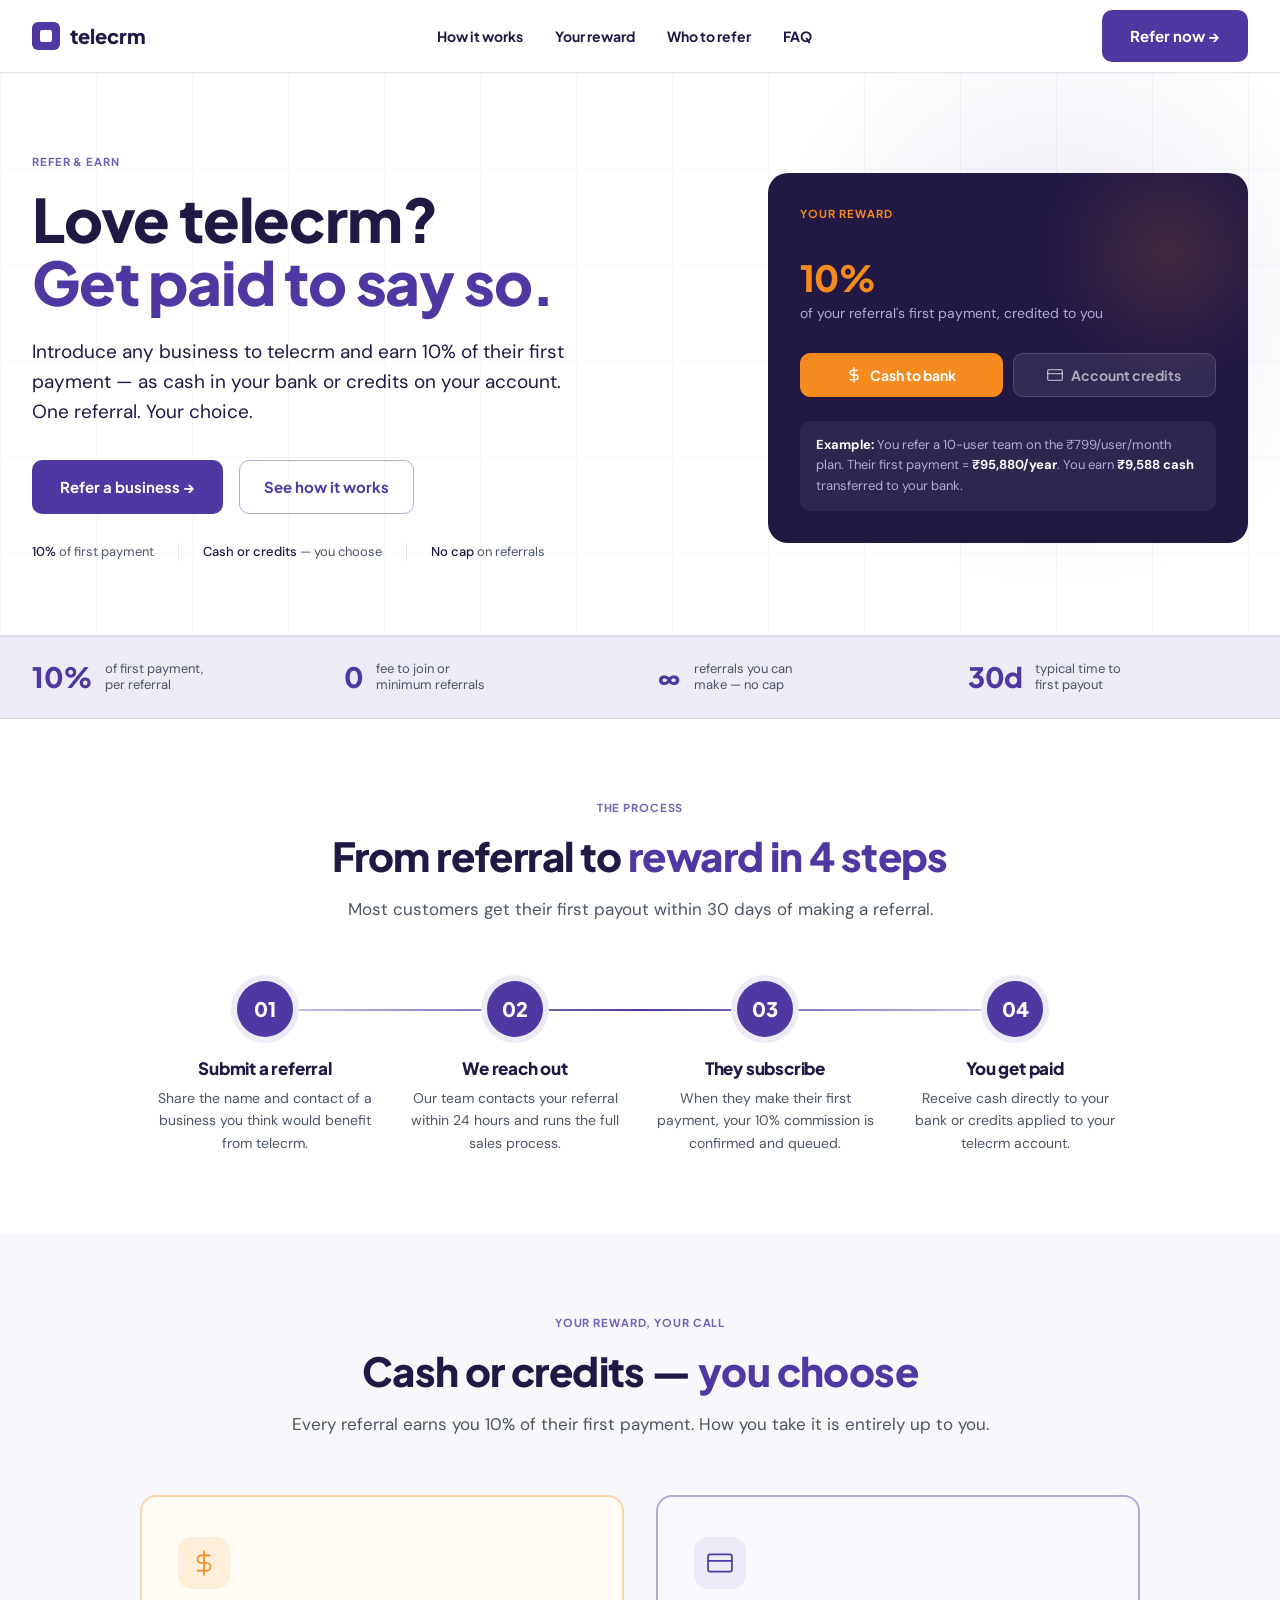
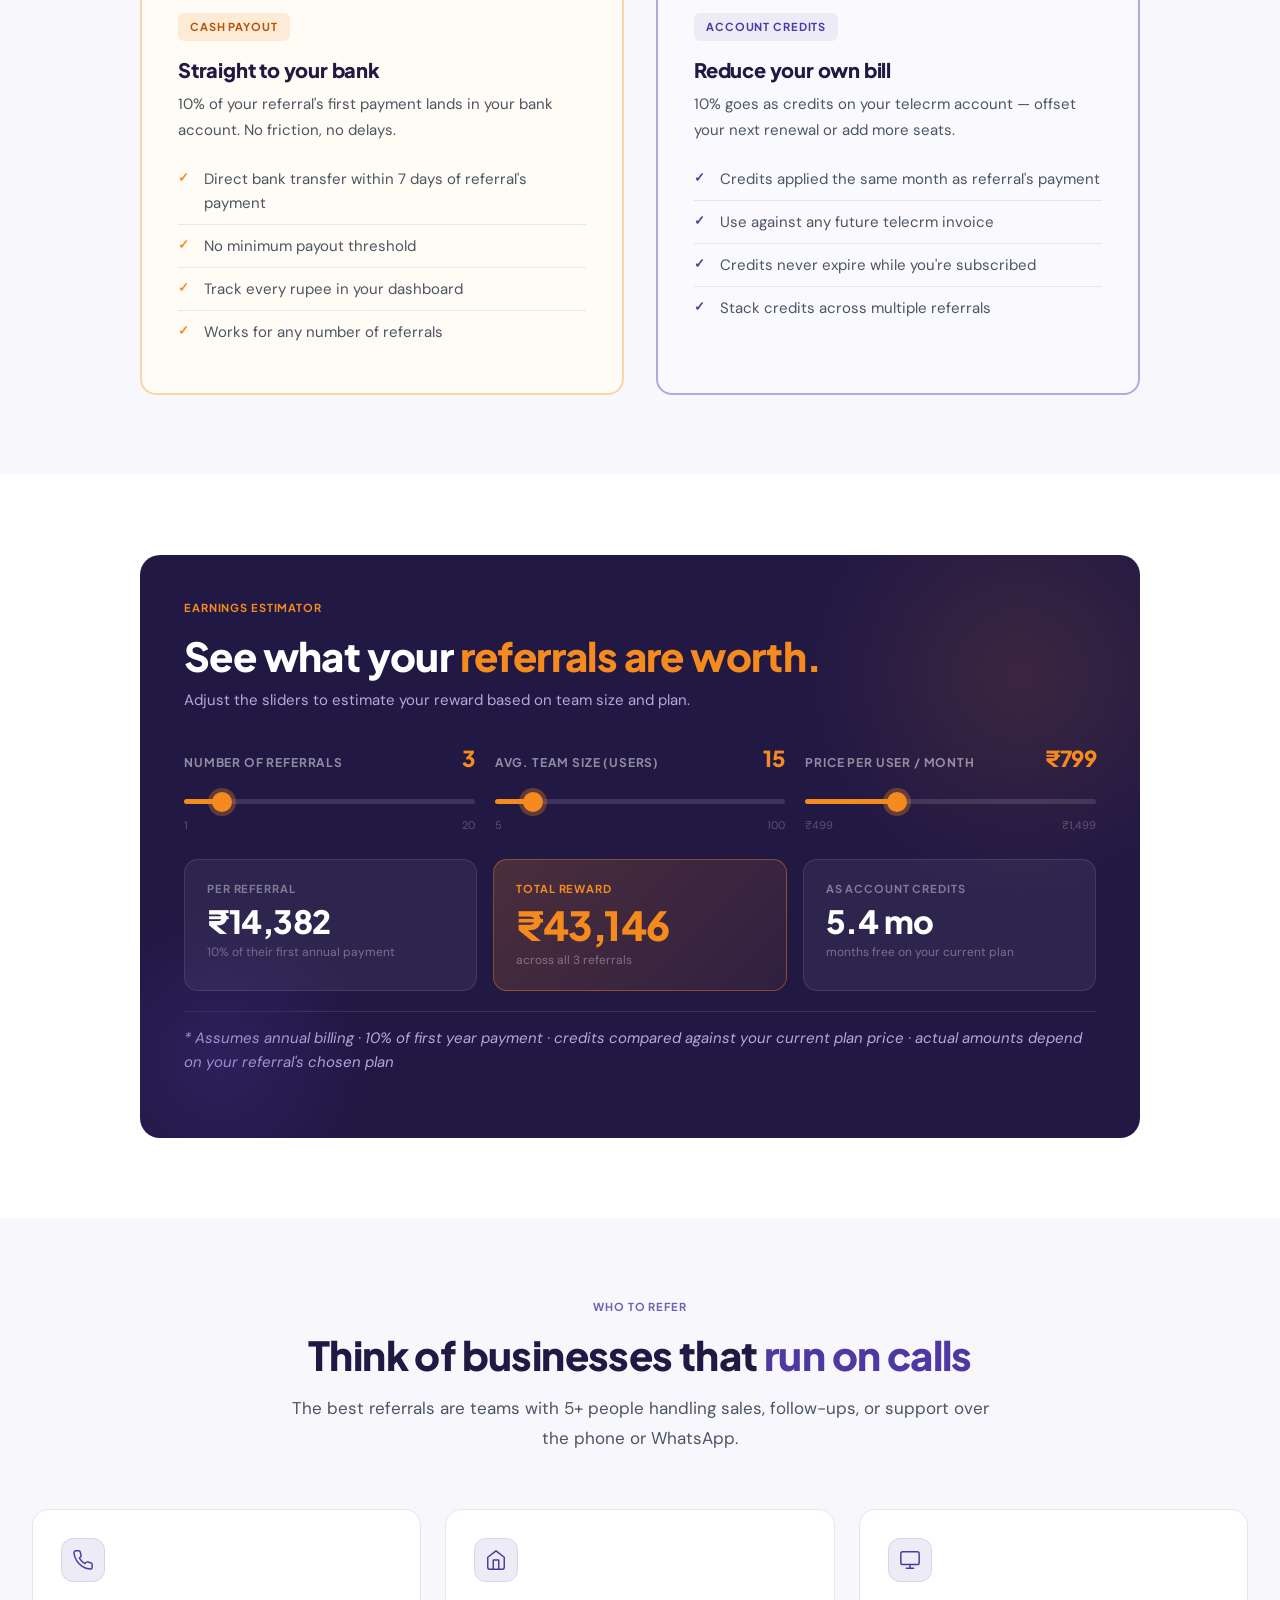
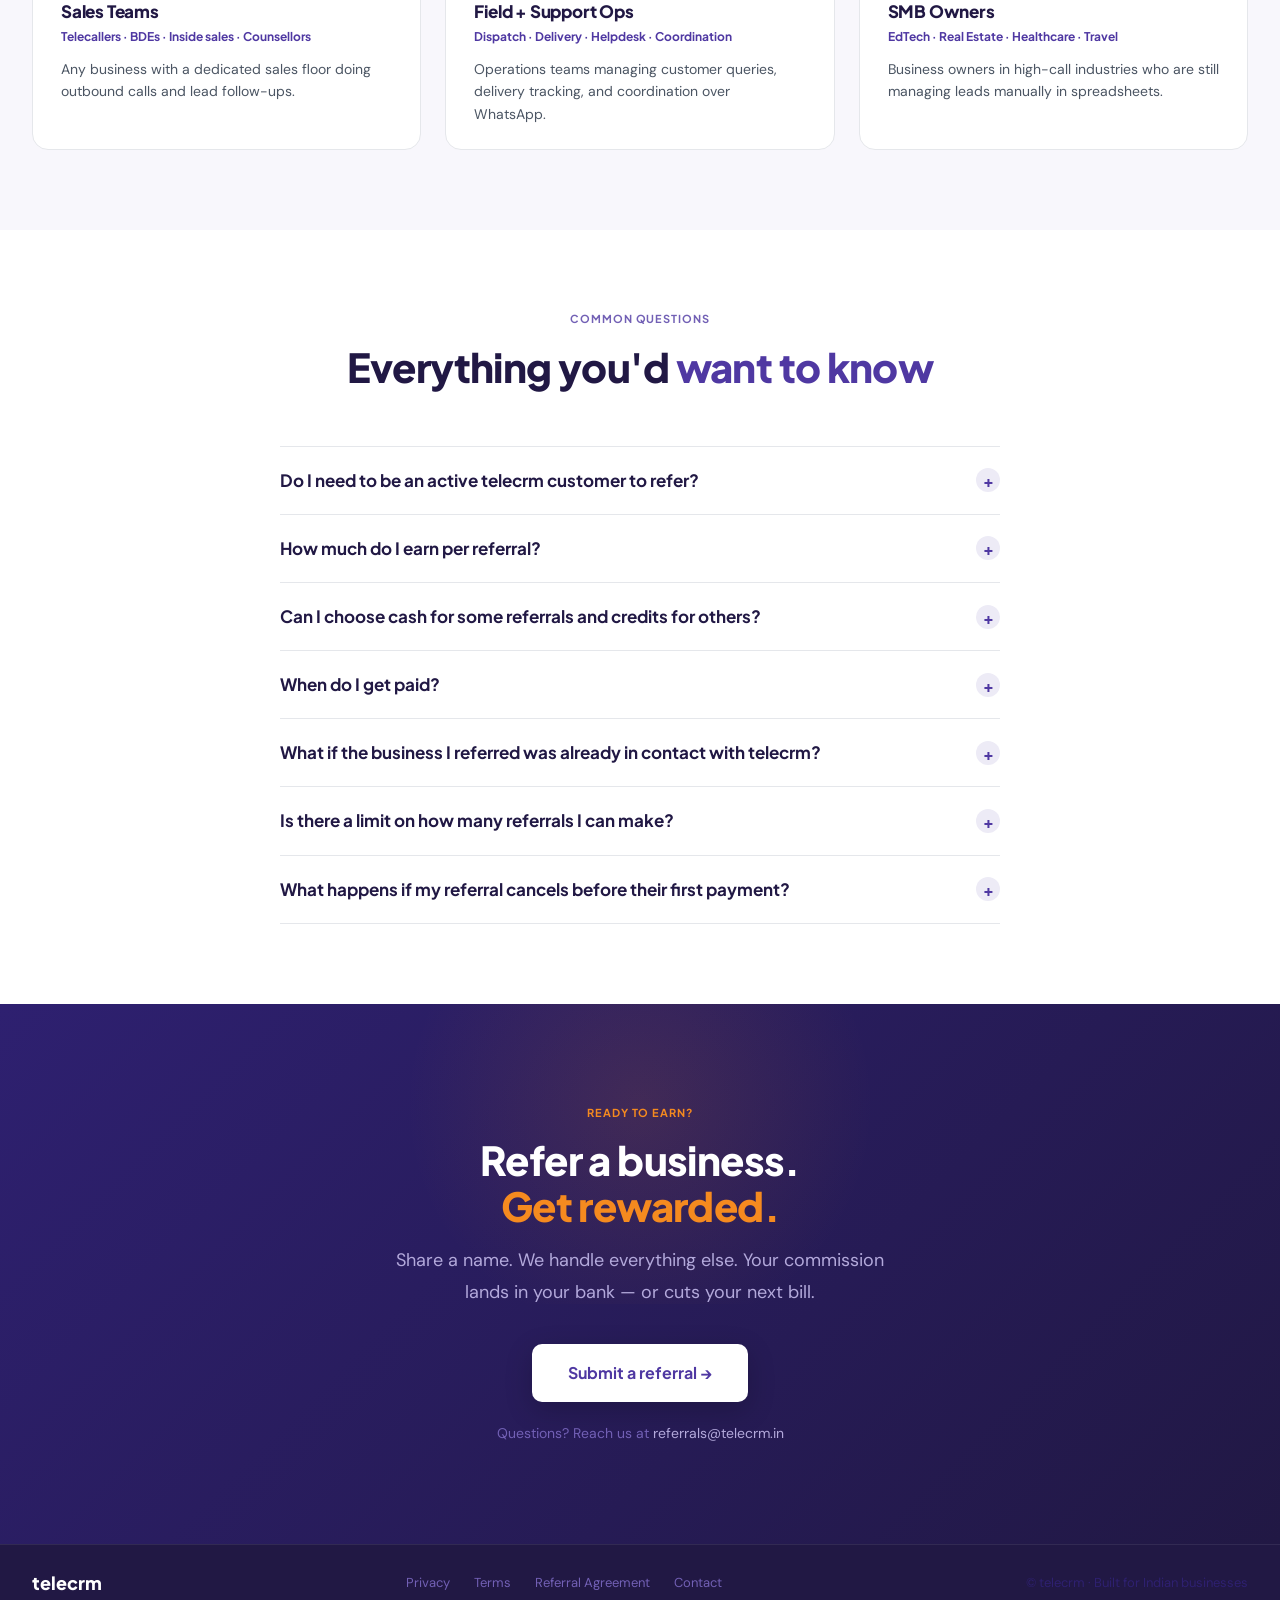
==== index2.html @ 2d302870 "Add alternate referral landing page" ====
<!DOCTYPE html>
<html lang="en">
<head>
<meta charset="UTF-8">
<meta name="viewport" content="width=device-width, initial-scale=1.0">
<title>telecrm Refer & Earn — Get 10% when your referral subscribes</title>
<meta name="description" content="Already using telecrm? Refer a business and earn 10% of their first payment — as cash or account credits. Your choice.">

<link rel="preconnect" href="https://fonts.googleapis.com">
<link rel="preconnect" href="https://fonts.gstatic.com" crossorigin>
<link href="https://fonts.googleapis.com/css2?family=Plus+Jakarta+Sans:wght@700;800;900&family=DM+Sans:wght@400;500&display=swap" rel="stylesheet">

<style>
:root {
  --font-head: 'Plus Jakarta Sans', sans-serif;
  --font-body: 'DM Sans', sans-serif;

  --v50:  #EDEBF6;
  --v100: #D9D4ED;
  --v200: #B3A9DB;
  --v400: #7260B5;
  --v500: #4F38A2;
  --v600: #3D2B8A;
  --v700: #2E2070;
  --v900: #211844;

  --orange: #F58A1F;
  --orange-light: #FFB347;

  --grey:  #4B5563;
  --grey2: #9CA3AF;
  --border: #E5E7EB;

  --radius-card: 16px;
  --radius-btn:  10px;
}

*, *::before, *::after { box-sizing: border-box; margin: 0; padding: 0; }
html { scroll-behavior: smooth; }
body {
  font-family: var(--font-body);
  color: var(--v900);
  background: #fff;
  -webkit-font-smoothing: antialiased;
  font-size: 16px;
  line-height: 1.6;
}

a { color: var(--v500); text-decoration: none; }
a:hover { color: var(--v600); }

.inner {
  max-width: 1280px;
  margin: 0 auto;
  padding: 0 32px;
}

/* ============== TYPOGRAPHY ============== */
h1 {
  font-family: var(--font-head);
  font-weight: 900;
  font-size: clamp(36px, 5.2vw, 60px);
  line-height: 1.05;
  letter-spacing: -1.2px;
  color: var(--v900);
}
h2 {
  font-family: var(--font-head);
  font-weight: 900;
  font-size: clamp(28px, 3.4vw, 40px);
  line-height: 1.15;
  letter-spacing: -0.6px;
  color: var(--v900);
}
h3 {
  font-family: var(--font-head);
  font-weight: 800;
  font-size: 20px;
  line-height: 1.3;
  letter-spacing: -0.2px;
  color: var(--v900);
}
h1 em, h2 em { color: var(--v500); font-style: normal; }
.eyebrow {
  font-family: var(--font-head);
  font-weight: 700;
  font-size: 11px;
  text-transform: uppercase;
  letter-spacing: 0.08em;
  color: var(--v400);
  margin-bottom: 16px;
}
p { font-size: 17px; line-height: 1.75; color: var(--grey); }
.lead { font-size: 19px; color: var(--v900); line-height: 1.6; }

/* ============== BUTTONS ============== */
.btn-primary {
  display: inline-flex; align-items: center; gap: 8px;
  font-family: var(--font-head);
  font-size: 15px; font-weight: 700;
  background: var(--v500); color: #fff;
  padding: 14px 28px;
  border-radius: var(--radius-btn);
  border: none; cursor: pointer;
  transition: background .15s ease, transform .15s ease;
  text-decoration: none;
}
.btn-primary:hover { background: var(--v600); color: #fff; transform: translateY(-1px); }

.btn-ghost {
  display: inline-flex; align-items: center; gap: 8px;
  font-family: var(--font-head);
  font-size: 15px; font-weight: 700;
  background: transparent; color: var(--v500);
  padding: 14px 24px;
  border-radius: var(--radius-btn);
  border: 1.5px solid var(--v200);
  cursor: pointer; transition: background .15s ease;
  text-decoration: none;
}
.btn-ghost:hover { background: var(--v50); color: var(--v500); }

.btn-cta-white {
  display: inline-flex; align-items: center; gap: 10px;
  font-family: var(--font-head);
  font-size: 16px; font-weight: 700;
  background: #fff; color: var(--v500);
  padding: 16px 36px;
  border-radius: var(--radius-btn);
  border: none; cursor: pointer;
  box-shadow: 0 8px 28px rgba(0,0,0,.2);
  transition: background .2s ease, transform .2s ease;
  text-decoration: none;
}
.btn-cta-white:hover { background: var(--v50); color: var(--v500); transform: translateY(-2px); }

/* ============== NAV ============== */
.nav {
  position: sticky; top: 0; z-index: 100;
  background: rgba(255,255,255,.96);
  backdrop-filter: blur(16px);
  -webkit-backdrop-filter: blur(16px);
  border-bottom: 1px solid var(--border);
}
.nav__inner {
  max-width: 1280px; margin: 0 auto; padding: 0 32px;
  display: flex; align-items: center; justify-content: space-between;
  height: 72px;
}
.nav__brand {
  display: flex; align-items: center; gap: 10px;
  font-family: var(--font-head);
  font-weight: 900; font-size: 20px; color: var(--v900);
  text-decoration: none;
}
.nav__brand-mark {
  width: 28px; height: 28px;
  background: var(--v500);
  border-radius: 6px;
  display: grid; place-items: center;
}
.nav__brand-mark::after {
  content: ''; width: 12px; height: 12px;
  background: #fff; border-radius: 2px;
}
.nav__links { display: flex; align-items: center; gap: 32px; }
.nav__links a {
  font-family: var(--font-head);
  font-weight: 700; font-size: 14px; color: var(--v900);
  transition: color .15s ease;
}
.nav__links a:hover { color: var(--v500); }
.nav__cta { display: flex; gap: 12px; }
@media (max-width: 900px) { .nav__links { display: none; } }

/* ============== HERO ============== */
.hero {
  padding: 80px 0 72px;
  background: #fff;
  position: relative;
  overflow: hidden;
  border-bottom: 1px solid var(--border);
}
.hero__bg {
  position: absolute; inset: 0;
  background-image:
    linear-gradient(var(--border) 1px, transparent 1px),
    linear-gradient(90deg, var(--border) 1px, transparent 1px);
  background-size: 96px 96px;
  opacity: .35;
  pointer-events: none;
}
.hero__glow {
  position: absolute; top: -80px; right: -80px;
  width: 600px; height: 600px;
  background: radial-gradient(circle, rgba(79,56,162,.10) 0%, transparent 70%);
  pointer-events: none;
}
.hero__inner {
  max-width: 1280px; margin: 0 auto; padding: 0 32px;
  position: relative;
  display: grid; grid-template-columns: 1.4fr 1fr;
  gap: 64px; align-items: center;
}
.hero__copy h1 { margin-bottom: 24px; }
.hero__copy .lead { margin-bottom: 32px; max-width: 540px; }
.hero__copy .ctas { display: flex; gap: 16px; flex-wrap: wrap; margin-bottom: 28px; }
.hero__trust {
  display: flex; gap: 24px; align-items: center;
  font-family: var(--font-body); font-size: 13px; color: var(--grey);
}
.hero__trust strong { color: var(--v900); font-weight: 500; }
.hero__trust-divider { width: 1px; height: 18px; background: var(--border); }

/* Hero reward visual */
.hero__visual {
  justify-self: end;
  width: 100%; max-width: 480px;
}
.reward-card {
  background: var(--v900);
  border-radius: 20px;
  padding: 32px;
  position: relative;
  overflow: hidden;
}
.reward-card::before {
  content: '';
  position: absolute; top: -60px; right: -60px;
  width: 280px; height: 280px;
  background: radial-gradient(circle, rgba(245,138,31,.15) 0%, transparent 65%);
  pointer-events: none;
}
.reward-card__label {
  font-family: var(--font-head); font-weight: 700; font-size: 11px;
  text-transform: uppercase; letter-spacing: 0.09em;
  color: var(--orange); margin-bottom: 12px; position: relative;
}
.reward-card__amount {
  font-family: var(--font-head); font-weight: 900;
  font-size: 64px; color: #fff; line-height: 1;
  letter-spacing: -2px; margin-bottom: 4px; position: relative;
}
.reward-card__amount span { font-size: 36px; letter-spacing: -1px; color: var(--orange); }
.reward-card__sub {
  font-size: 14px; color: var(--v200); margin-bottom: 28px; position: relative;
}
.reward-toggle {
  display: flex; gap: 10px; margin-bottom: 24px; position: relative;
}
.reward-toggle__btn {
  flex: 1; padding: 12px 16px;
  border-radius: 10px; border: 1.5px solid transparent;
  font-family: var(--font-head); font-weight: 700; font-size: 14px;
  cursor: pointer; transition: all .2s ease;
  display: flex; align-items: center; justify-content: center; gap: 8px;
}
.reward-toggle__btn--cash {
  background: rgba(245,138,31,.15); border-color: rgba(245,138,31,.4); color: var(--orange);
}
.reward-toggle__btn--credits {
  background: rgba(255,255,255,.08); border-color: rgba(255,255,255,.15); color: rgba(255,255,255,.6);
}
.reward-toggle__btn--cash.active {
  background: var(--orange); border-color: var(--orange); color: #fff;
}
.reward-toggle__btn--credits.active {
  background: var(--v500); border-color: var(--v500); color: #fff;
}
.reward-card__example {
  background: rgba(255,255,255,.06); border-radius: 10px; padding: 14px 16px;
  font-size: 13px; color: var(--v200); line-height: 1.6; position: relative;
}
.reward-card__example strong { color: #fff; }

@media (max-width: 960px) {
  .hero__inner { grid-template-columns: 1fr; }
  .hero__visual { justify-self: start; max-width: 100%; }
}

/* ============== HIGHLIGHTS BAR ============== */
.highlights {
  background: var(--v50);
  border-top: 1px solid var(--v100);
  border-bottom: 1px solid var(--v100);
  padding: 24px 32px;
}
.highlights__inner {
  max-width: 1280px; margin: 0 auto;
  display: grid; grid-template-columns: repeat(4, 1fr); gap: 32px;
}
.highlight {
  display: flex; align-items: center; gap: 12px;
}
.highlight__num {
  font-family: var(--font-head); font-weight: 900;
  font-size: 28px; color: var(--v500);
  letter-spacing: -0.5px; line-height: 1;
}
.highlight__label {
  font-family: var(--font-body); font-size: 13px; color: var(--grey);
  line-height: 1.3;
}
@media (max-width: 800px) {
  .highlights__inner { grid-template-columns: repeat(2, 1fr); gap: 20px; }
}

/* ============== SECTIONS ============== */
section { padding: 80px 0; }
section.alt { background: #F8F7FC; }
.section-head { max-width: 720px; margin: 0 auto 56px; text-align: center; }
.section-head .eyebrow { display: block; }
.section-head p { margin-top: 16px; color: var(--grey); }

/* ============== REWARD OPTIONS ============== */
.reward-options {
  display: grid; grid-template-columns: 1fr 1fr; gap: 32px;
  max-width: 1000px; margin: 0 auto;
}
.reward-option {
  border-radius: var(--radius-card);
  padding: 40px 36px;
  border: 2px solid var(--border);
  background: #fff;
  transition: border-color .2s, transform .2s;
}
.reward-option:hover { border-color: var(--v200); transform: translateY(-2px); }
.reward-option--cash { border-color: rgba(245,138,31,.35); background: #FFFBF5; }
.reward-option--credits { border-color: var(--v200); background: #FAFAFE; }
.reward-option__icon {
  width: 52px; height: 52px; border-radius: 14px;
  display: grid; place-items: center; margin-bottom: 24px;
}
.reward-option--cash .reward-option__icon { background: rgba(245,138,31,.12); }
.reward-option--credits .reward-option__icon { background: var(--v50); }
.reward-option__tag {
  display: inline-block;
  font-family: var(--font-head); font-weight: 700; font-size: 11px;
  text-transform: uppercase; letter-spacing: 0.08em;
  padding: 5px 12px; border-radius: 6px; margin-bottom: 16px;
}
.reward-option--cash .reward-option__tag { background: rgba(245,138,31,.15); color: #B45309; }
.reward-option--credits .reward-option__tag { background: var(--v50); color: var(--v500); }
.reward-option h3 { margin-bottom: 8px; }
.reward-option p { font-size: 15px; margin-bottom: 24px; }
.reward-option ul { list-style: none; padding: 0; }
.reward-option li {
  font-size: 15px; color: var(--grey);
  padding: 9px 0; display: flex; gap: 10px; align-items: flex-start;
  border-top: 1px solid var(--border);
}
.reward-option li:first-child { border-top: none; padding-top: 0; }
.reward-option li::before {
  content: '✓'; flex: 0 0 16px; font-weight: 700; margin-top: 1px; font-size: 13px;
}
.reward-option--cash li::before { color: var(--orange); }
.reward-option--credits li::before { color: var(--v500); }

@media (max-width: 700px) { .reward-options { grid-template-columns: 1fr; } }

/* ============== HOW IT WORKS ============== */
.steps {
  display: grid; grid-template-columns: repeat(4, 1fr); gap: 0;
  position: relative; max-width: 1000px; margin: 0 auto;
}
.steps::before {
  content: '';
  position: absolute; top: 28px; left: 10%; right: 10%; height: 2px;
  background: linear-gradient(to right, var(--v100), var(--v500), var(--v100));
  z-index: 0;
}
.step { padding: 0 16px; text-align: center; position: relative; z-index: 1; }
.step__num {
  width: 56px; height: 56px; border-radius: 50%;
  background: var(--v500); color: #fff;
  font-family: var(--font-head); font-weight: 900; font-size: 20px;
  display: grid; place-items: center; margin: 0 auto 20px;
  box-shadow: 0 0 0 6px var(--v50);
}
.step h3 { font-size: 17px; margin-bottom: 8px; }
.step p { font-size: 14px; line-height: 1.6; }

@media (max-width: 700px) {
  .steps { grid-template-columns: 1fr; gap: 32px; }
  .steps::before { display: none; }
  .step { display: grid; grid-template-columns: 56px 1fr; gap: 20px; text-align: left; align-items: start; }
  .step__num { margin: 0; }
}

/* ============== CALCULATOR ============== */
.calc-wrap {
  max-width: 1000px; margin: 0 auto;
  background: var(--v900);
  border-radius: 20px;
  padding: 44px 44px 36px;
  color: #fff;
  position: relative; overflow: hidden;
}
.calc-wrap::before {
  content: '';
  position: absolute; top: -120px; right: -120px;
  width: 480px; height: 480px;
  background: radial-gradient(circle, rgba(245,138,31,.12) 0%, transparent 65%);
  pointer-events: none;
}
.calc-wrap::after {
  content: '';
  position: absolute; bottom: -80px; left: -80px;
  width: 320px; height: 320px;
  background: radial-gradient(circle, rgba(79,56,162,.25) 0%, transparent 65%);
  pointer-events: none;
}
.calc-wrap h2 { color: #fff; margin-bottom: 8px; position: relative; }
.calc-wrap h2 em { color: var(--orange); }
.calc-wrap > p { color: var(--v200); margin-bottom: 28px; position: relative; font-size: 15px; }

.calc-inputs {
  display: flex; gap: 20px; margin-bottom: 24px; flex-wrap: wrap; position: relative;
}
.calc-input-group { flex: 1; min-width: 160px; }
.calc-input-group label {
  display: flex; justify-content: space-between; align-items: baseline;
  font-family: var(--font-head); font-weight: 700;
  font-size: 12px; text-transform: uppercase; letter-spacing: 0.07em;
  color: rgba(255,255,255,.5); margin-bottom: 10px;
}
.calc-input-group label span {
  font-size: 22px; font-weight: 900; color: var(--orange);
  text-transform: none; letter-spacing: -0.5px;
}
input[type=range] {
  width: 100%; -webkit-appearance: none; appearance: none;
  height: 5px; border-radius: 999px; outline: none; cursor: pointer;
  background: rgba(255,255,255,.12);
}
input[type=range]::-webkit-slider-thumb {
  -webkit-appearance: none; appearance: none;
  width: 20px; height: 20px; border-radius: 50%;
  background: var(--orange); cursor: pointer;
  box-shadow: 0 0 0 4px rgba(245,138,31,.3);
  transition: box-shadow .15s;
}
input[type=range]::-webkit-slider-thumb:hover { box-shadow: 0 0 0 6px rgba(245,138,31,.4); }
input[type=range]::-moz-range-thumb {
  width: 20px; height: 20px; border-radius: 50%; border: none;
  background: var(--orange); cursor: pointer;
  box-shadow: 0 0 0 4px rgba(245,138,31,.3);
}
.calc-range-bounds {
  display: flex; justify-content: space-between;
  font-size: 11px; color: rgba(255,255,255,.25);
  margin-top: 5px; font-family: var(--font-body);
}

.calc-result {
  display: grid; grid-template-columns: 1fr 1fr 1fr; gap: 16px;
  position: relative;
}
.calc-result-card {
  background: rgba(255,255,255,.06); border: 1px solid rgba(255,255,255,.1);
  border-radius: 14px; padding: 20px 22px;
}
.calc-result-card--highlight {
  background: linear-gradient(135deg, rgba(245,138,31,.2) 0%, rgba(245,138,31,.07) 100%);
  border-color: rgba(245,138,31,.4);
}
.calc-result-card__label {
  font-family: var(--font-head); font-weight: 700;
  font-size: 11px; text-transform: uppercase; letter-spacing: 0.08em;
  color: rgba(255,255,255,.4); margin-bottom: 8px;
}
.calc-result-card--highlight .calc-result-card__label { color: var(--orange); }
.calc-result-card__value {
  font-family: var(--font-head); font-weight: 900;
  font-size: 32px; color: #fff; letter-spacing: -0.5px; line-height: 1;
}
.calc-result-card--highlight .calc-result-card__value { color: var(--orange); font-size: 40px; }
.calc-result-card__sub { font-size: 12px; color: rgba(255,255,255,.35); margin-top: 6px; }
.calc-footnote {
  font-size: 12px; color: rgba(255,255,255,.35); margin-top: 20px;
  font-style: italic; line-height: 1.6; position: relative;
  border-top: 1px solid rgba(255,255,255,.1); padding-top: 14px;
}

@media (max-width: 800px) {
  .calc-wrap { padding: 32px 24px; }
  .calc-result { grid-template-columns: 1fr; }
}

/* ============== WHO TO REFER ============== */
.refer-grid {
  display: grid; grid-template-columns: repeat(3, 1fr); gap: 24px;
}
.refer-card {
  border: 1.5px solid var(--border); border-radius: var(--radius-card);
  padding: 28px 28px 24px; background: #fff;
  transition: border-color .2s ease, transform .2s ease;
}
.refer-card:hover { border-color: var(--v200); transform: translateY(-2px); }
.refer-card__icon {
  width: 44px; height: 44px; background: var(--v50);
  border: 1.5px solid var(--v100); border-radius: 12px;
  display: grid; place-items: center; margin-bottom: 18px;
}
.refer-card h3 { margin-bottom: 4px; font-size: 17px; }
.refer-card .refer-examples {
  font-family: var(--font-head); font-weight: 700; font-size: 12px;
  color: var(--v500); margin-bottom: 12px;
}
.refer-card p { font-size: 14px; line-height: 1.6; }

@media (max-width: 800px) { .refer-grid { grid-template-columns: 1fr; } }

/* ============== FAQ ============== */
.faq-list { max-width: 720px; margin: 0 auto; }
details {
  border-bottom: 1px solid var(--border); padding: 20px 0;
}
details:first-child { border-top: 1px solid var(--border); }
summary {
  font-family: var(--font-head); font-weight: 700; font-size: 17px;
  color: var(--v900); cursor: pointer; list-style: none;
  display: flex; justify-content: space-between; align-items: center;
  gap: 16px;
}
summary::-webkit-details-marker { display: none; }
summary::after {
  content: '+'; flex: 0 0 24px; width: 24px; height: 24px;
  background: var(--v50); border-radius: 50%;
  display: grid; place-items: center;
  font-size: 16px; color: var(--v500); font-family: var(--font-head); font-weight: 900;
  transition: transform .2s ease;
}
details[open] summary::after { content: '−'; }
details p { margin-top: 14px; font-size: 15px; line-height: 1.75; }

/* ============== FINAL CTA ============== */
.final-cta {
  background: linear-gradient(135deg, var(--v700) 0%, var(--v900) 100%);
  padding: 100px 32px;
  text-align: center;
  position: relative; overflow: hidden;
}
.final-cta::before {
  content: '';
  position: absolute; top: -100px; left: 50%; transform: translateX(-50%);
  width: 600px; height: 400px;
  background: radial-gradient(circle, rgba(245,138,31,.12) 0%, transparent 65%);
  pointer-events: none;
}
.final-cta .eyebrow { color: var(--orange); position: relative; }
.final-cta h2 { color: #fff; margin: 16px 0; position: relative; }
.final-cta h2 em { color: var(--orange); }
.final-cta > p { color: var(--v200); max-width: 520px; margin: 0 auto 36px; position: relative; font-size: 18px; }
.final-cta__contact { margin-top: 20px; font-size: 14px; color: var(--v400); position: relative; }
.final-cta__contact a { color: var(--v200); }
.final-cta__contact a:hover { color: #fff; }

/* ============== FOOTER ============== */
.footer {
  background: var(--v900);
  border-top: 1px solid rgba(255,255,255,.08);
  padding: 24px 32px;
}
.footer__inner {
  max-width: 1280px; margin: 0 auto;
  display: flex; align-items: center; justify-content: space-between; flex-wrap: wrap; gap: 16px;
}
.footer__brand {
  font-family: var(--font-head); font-weight: 900; font-size: 18px; color: #fff;
}
.footer__links { display: flex; gap: 24px; }
.footer__links a { font-size: 13px; color: var(--v400); }
.footer__links a:hover { color: #fff; }
.footer__copy { font-size: 13px; color: var(--v700); }
</style>
</head>
<body>

<!-- ============== NAV ============== -->
<nav class="nav">
  <div class="nav__inner">
    <a href="https://telecrm.in" class="nav__brand">
      <div class="nav__brand-mark"></div>
      telecrm
    </a>
    <div class="nav__links">
      <a href="#how">How it works</a>
      <a href="#rewards">Your reward</a>
      <a href="#who">Who to refer</a>
      <a href="#faq">FAQ</a>
    </div>
    <div class="nav__cta">
      <a href="#apply" class="btn-primary">Refer now →</a>
    </div>
  </div>
</nav>

<!-- ============== HERO ============== -->
<section class="hero">
  <div class="hero__bg"></div>
  <div class="hero__glow"></div>
  <div class="hero__inner">
    <div class="hero__copy">
      <div class="eyebrow">Refer &amp; Earn</div>
      <h1>Love telecrm?<br><em>Get paid to say so.</em></h1>
      <p class="lead">Introduce any business to telecrm and earn 10% of their first payment — as cash in your bank or credits on your account. One referral. Your choice.</p>
      <div class="ctas">
        <a href="#apply" class="btn-primary">Refer a business →</a>
        <a href="#how" class="btn-ghost">See how it works</a>
      </div>
      <div class="hero__trust">
        <span><strong>10%</strong> of first payment</span>
        <div class="hero__trust-divider"></div>
        <span><strong>Cash or credits</strong> — you choose</span>
        <div class="hero__trust-divider"></div>
        <span><strong>No cap</strong> on referrals</span>
      </div>
    </div>

    <div class="hero__visual">
      <div class="reward-card">
        <div class="reward-card__label">Your reward</div>
        <div class="reward-card__amount"><span>10%</span></div>
        <div class="reward-card__sub">of your referral's first payment, credited to you</div>
        <div class="reward-toggle">
          <button class="reward-toggle__btn reward-toggle__btn--cash active" onclick="toggleReward('cash')">
            <svg width="16" height="16" viewBox="0 0 24 24" fill="none" stroke="currentColor" stroke-width="2" stroke-linecap="round" stroke-linejoin="round"><line x1="12" y1="1" x2="12" y2="23"/><path d="M17 5H9.5a3.5 3.5 0 0 0 0 7h5a3.5 3.5 0 0 1 0 7H6"/></svg>
            Cash to bank
          </button>
          <button class="reward-toggle__btn reward-toggle__btn--credits" onclick="toggleReward('credits')">
            <svg width="16" height="16" viewBox="0 0 24 24" fill="none" stroke="currentColor" stroke-width="2" stroke-linecap="round" stroke-linejoin="round"><rect x="1" y="4" width="22" height="16" rx="2" ry="2"/><line x1="1" y1="10" x2="23" y2="10"/></svg>
            Account credits
          </button>
        </div>
        <div class="reward-card__example" id="rewardExample">
          <strong>Example:</strong> You refer a 10-user team on the ₹799/user/month plan. Their first payment = <strong>₹95,880/year</strong>. You earn <strong>₹9,588 cash</strong> transferred to your bank.
        </div>
      </div>
    </div>
  </div>
</section>

<!-- ============== HIGHLIGHTS BAR ============== -->
<div class="highlights">
  <div class="highlights__inner">
    <div class="highlight">
      <div class="highlight__num">10%</div>
      <div class="highlight__label">of first payment,<br>per referral</div>
    </div>
    <div class="highlight">
      <div class="highlight__num">0</div>
      <div class="highlight__label">fee to join or<br>minimum referrals</div>
    </div>
    <div class="highlight">
      <div class="highlight__num">∞</div>
      <div class="highlight__label">referrals you can<br>make — no cap</div>
    </div>
    <div class="highlight">
      <div class="highlight__num">30d</div>
      <div class="highlight__label">typical time to<br>first payout</div>
    </div>
  </div>
</div>

<!-- ============== HOW IT WORKS ============== -->
<section id="how">
  <div class="inner">
    <div class="section-head">
      <span class="eyebrow">The process</span>
      <h2>From referral to <em>reward in 4 steps</em></h2>
      <p>Most customers get their first payout within 30 days of making a referral.</p>
    </div>

    <div class="steps">
      <div class="step">
        <div class="step__num">01</div>
        <div>
          <h3>Submit a referral</h3>
          <p>Share the name and contact of a business you think would benefit from telecrm.</p>
        </div>
      </div>
      <div class="step">
        <div class="step__num">02</div>
        <div>
          <h3>We reach out</h3>
          <p>Our team contacts your referral within 24 hours and runs the full sales process.</p>
        </div>
      </div>
      <div class="step">
        <div class="step__num">03</div>
        <div>
          <h3>They subscribe</h3>
          <p>When they make their first payment, your 10% commission is confirmed and queued.</p>
        </div>
      </div>
      <div class="step">
        <div class="step__num">04</div>
        <div>
          <h3>You get paid</h3>
          <p>Receive cash directly to your bank or credits applied to your telecrm account.</p>
        </div>
      </div>
    </div>
  </div>
</section>

<!-- ============== REWARD OPTIONS ============== -->
<section id="rewards" class="alt">
  <div class="inner">
    <div class="section-head">
      <span class="eyebrow">Your reward, your call</span>
      <h2>Cash or credits — <em>you choose</em></h2>
      <p>Every referral earns you 10% of their first payment. How you take it is entirely up to you.</p>
    </div>

    <div class="reward-options">
      <div class="reward-option reward-option--cash">
        <div class="reward-option__icon">
          <svg width="26" height="26" viewBox="0 0 24 24" fill="none" stroke="#F58A1F" stroke-width="1.6" stroke-linecap="round" stroke-linejoin="round"><line x1="12" y1="1" x2="12" y2="23"/><path d="M17 5H9.5a3.5 3.5 0 0 0 0 7h5a3.5 3.5 0 0 1 0 7H6"/></svg>
        </div>
        <span class="reward-option__tag">Cash payout</span>
        <h3>Straight to your bank</h3>
        <p>10% of your referral's first payment lands in your bank account. No friction, no delays.</p>
        <ul>
          <li>Direct bank transfer within 7 days of referral's payment</li>
          <li>No minimum payout threshold</li>
          <li>Track every rupee in your dashboard</li>
          <li>Works for any number of referrals</li>
        </ul>
      </div>

      <div class="reward-option reward-option--credits">
        <div class="reward-option__icon">
          <svg width="26" height="26" viewBox="0 0 24 24" fill="none" stroke="#4F38A2" stroke-width="1.6" stroke-linecap="round" stroke-linejoin="round"><rect x="1" y="4" width="22" height="16" rx="2" ry="2"/><line x1="1" y1="10" x2="23" y2="10"/></svg>
        </div>
        <span class="reward-option__tag">Account credits</span>
        <h3>Reduce your own bill</h3>
        <p>10% goes as credits on your telecrm account — offset your next renewal or add more seats.</p>
        <ul>
          <li>Credits applied the same month as referral's payment</li>
          <li>Use against any future telecrm invoice</li>
          <li>Credits never expire while you're subscribed</li>
          <li>Stack credits across multiple referrals</li>
        </ul>
      </div>
    </div>
  </div>
</section>

<!-- ============== CALCULATOR ============== -->
<section id="calculator">
  <div class="inner">
    <div class="calc-wrap">
      <div class="eyebrow" style="color:var(--orange); position:relative;">Earnings estimator</div>
      <h2>See what your <em>referrals are worth.</em></h2>
      <p>Adjust the sliders to estimate your reward based on team size and plan.</p>

      <div class="calc-inputs">
        <div class="calc-input-group">
          <label for="refCount">Number of referrals <span id="refCountVal">3</span></label>
          <input type="range" id="refCount" min="1" max="20" value="3" step="1">
          <div class="calc-range-bounds"><span>1</span><span>20</span></div>
        </div>
        <div class="calc-input-group">
          <label for="teamSize">Avg. team size (users) <span id="teamSizeVal">15</span></label>
          <input type="range" id="teamSize" min="5" max="100" value="15" step="5">
          <div class="calc-range-bounds"><span>5</span><span>100</span></div>
        </div>
        <div class="calc-input-group">
          <label for="planPrice">Price per user / month <span id="planPriceVal">₹799</span></label>
          <input type="range" id="planPrice" min="499" max="1499" value="799" step="100">
          <div class="calc-range-bounds"><span>₹499</span><span>₹1,499</span></div>
        </div>
      </div>

      <div class="calc-result">
        <div class="calc-result-card">
          <div class="calc-result-card__label">Per referral</div>
          <div class="calc-result-card__value" id="perRef">—</div>
          <div class="calc-result-card__sub">10% of their first annual payment</div>
        </div>
        <div class="calc-result-card calc-result-card--highlight">
          <div class="calc-result-card__label">Total reward</div>
          <div class="calc-result-card__value" id="totalReward">—</div>
          <div class="calc-result-card__sub">across all <span id="refLabel">3</span> referrals</div>
        </div>
        <div class="calc-result-card">
          <div class="calc-result-card__label">As account credits</div>
          <div class="calc-result-card__value" id="creditsVal">—</div>
          <div class="calc-result-card__sub">months free on your current plan</div>
        </div>
      </div>

      <p class="calc-footnote">* Assumes annual billing · 10% of first year payment · credits compared against your current plan price · actual amounts depend on your referral's chosen plan</p>
    </div>
  </div>
</section>

<!-- ============== WHO TO REFER ============== -->
<section id="who" class="alt">
  <div class="inner">
    <div class="section-head">
      <span class="eyebrow">Who to refer</span>
      <h2>Think of businesses that <em>run on calls</em></h2>
      <p>The best referrals are teams with 5+ people handling sales, follow-ups, or support over the phone or WhatsApp.</p>
    </div>

    <div class="refer-grid">
      <div class="refer-card">
        <div class="refer-card__icon">
          <svg width="22" height="22" viewBox="0 0 24 24" fill="none" stroke="#4F38A2" stroke-width="1.6" stroke-linecap="round" stroke-linejoin="round"><path d="M22 16.92v3a2 2 0 0 1-2.18 2 19.79 19.79 0 0 1-8.63-3.07 19.5 19.5 0 0 1-6-6A19.79 19.79 0 0 1 2.12 4.18 2 2 0 0 1 4.11 2h3a2 2 0 0 1 2 1.72c.13.96.37 1.9.72 2.81a2 2 0 0 1-.45 2.11L8.09 9.91a16 16 0 0 0 6 6l1.27-1.27a2 2 0 0 1 2.11-.45c.91.35 1.85.59 2.81.72A2 2 0 0 1 22 16.92z"/></svg>
        </div>
        <h3>Sales Teams</h3>
        <div class="refer-examples">Telecallers · BDEs · Inside sales · Counsellors</div>
        <p>Any business with a dedicated sales floor doing outbound calls and lead follow-ups.</p>
      </div>

      <div class="refer-card">
        <div class="refer-card__icon">
          <svg width="22" height="22" viewBox="0 0 24 24" fill="none" stroke="#4F38A2" stroke-width="1.6" stroke-linecap="round" stroke-linejoin="round"><path d="M3 9l9-7 9 7v11a2 2 0 0 1-2 2H5a2 2 0 0 1-2-2z"/><polyline points="9 22 9 12 15 12 15 22"/></svg>
        </div>
        <h3>Field + Support Ops</h3>
        <div class="refer-examples">Dispatch · Delivery · Helpdesk · Coordination</div>
        <p>Operations teams managing customer queries, delivery tracking, and coordination over WhatsApp.</p>
      </div>

      <div class="refer-card">
        <div class="refer-card__icon">
          <svg width="22" height="22" viewBox="0 0 24 24" fill="none" stroke="#4F38A2" stroke-width="1.6" stroke-linecap="round" stroke-linejoin="round"><rect x="2" y="3" width="20" height="14" rx="2" ry="2"/><line x1="8" y1="21" x2="16" y2="21"/><line x1="12" y1="17" x2="12" y2="21"/></svg>
        </div>
        <h3>SMB Owners</h3>
        <div class="refer-examples">EdTech · Real Estate · Healthcare · Travel</div>
        <p>Business owners in high-call industries who are still managing leads manually in spreadsheets.</p>
      </div>
    </div>
  </div>
</section>

<!-- ============== FAQ ============== -->
<section id="faq">
  <div class="inner">
    <div class="section-head">
      <span class="eyebrow">Common questions</span>
      <h2>Everything you'd <em>want to know</em></h2>
    </div>

    <div class="faq-list">
      <details>
        <summary>Do I need to be an active telecrm customer to refer?</summary>
        <p>Yes — the Refer &amp; Earn program is exclusively for current telecrm subscribers. If you're actively paying for a telecrm plan, you're eligible to refer.</p>
      </details>

      <details>
        <summary>How much do I earn per referral?</summary>
        <p>You earn 10% of your referral's first payment. So if they sign up 10 users on the ₹799/user/month annual plan, their first payment is ₹95,880 — and you earn ₹9,588, either as cash or credits.</p>
      </details>

      <details>
        <summary>Can I choose cash for some referrals and credits for others?</summary>
        <p>Yes. You choose your preferred reward type per referral at the time of submission. You don't have to pick one format for everything.</p>
      </details>

      <details>
        <summary>When do I get paid?</summary>
        <p>Cash is transferred within 7 business days of your referral's first payment clearing. Credits are applied to your account in the same billing cycle. There's no waiting period or minimum payout threshold.</p>
      </details>

      <details>
        <summary>What if the business I referred was already in contact with telecrm?</summary>
        <p>If the referred business is already in our CRM as a lead or existing contact, the referral may not qualify. We'll let you know within 24 hours of submission. When in doubt, submit anyway — we'll confirm.</p>
      </details>

      <details>
        <summary>Is there a limit on how many referrals I can make?</summary>
        <p>No limit. Refer 1 or 50 — every qualifying referral earns you 10%. There are no caps, quotas, or exclusivity clauses.</p>
      </details>

      <details>
        <summary>What happens if my referral cancels before their first payment?</summary>
        <p>The reward is based on the referral's first actual payment. If they don't convert, there's no payout for that referral — but your other referrals are unaffected.</p>
      </details>
    </div>
  </div>
</section>

<!-- ============== FINAL CTA ============== -->
<section id="apply" class="final-cta">
  <div class="eyebrow">Ready to earn?</div>
  <h2>Refer a business.<br><em>Get rewarded.</em></h2>
  <p>Share a name. We handle everything else. Your commission lands in your bank — or cuts your next bill.</p>
  <a href="mailto:referrals@telecrm.in?subject=Refer%20%26%20Earn%20Submission" class="btn-cta-white">
    Submit a referral →
  </a>
  <div class="final-cta__contact">
    Questions? Reach us at <a href="mailto:referrals@telecrm.in">referrals@telecrm.in</a>
  </div>
</section>

<!-- ============== FOOTER ============== -->
<footer class="footer">
  <div class="footer__inner">
    <div class="footer__brand">telecrm</div>
    <div class="footer__links">
      <a href="#">Privacy</a>
      <a href="#">Terms</a>
      <a href="#">Referral Agreement</a>
      <a href="mailto:referrals@telecrm.in">Contact</a>
    </div>
    <div class="footer__copy">© telecrm · Built for Indian businesses</div>
  </div>
</footer>

<!-- ============== SCRIPTS ============== -->
<script>
// Reward toggle
const examples = {
  cash: 'Example: You refer a 10-user team on the ₹799/user/month plan. Their first payment = <strong>₹95,880/year</strong>. You earn <strong>₹9,588 cash</strong> transferred to your bank.',
  credits: 'Example: You refer a 10-user team on the ₹799/user/month plan. Their first payment = <strong>₹95,880/year</strong>. You earn <strong>₹9,588 as account credits</strong> — roughly 4 months free on a 20-user plan.'
};
function toggleReward(type) {
  document.querySelectorAll('.reward-toggle__btn').forEach(b => {
    b.classList.remove('active');
    if (b.classList.contains('reward-toggle__btn--' + type)) b.classList.add('active');
  });
  document.getElementById('rewardExample').innerHTML = '<strong>Example:</strong> ' + examples[type].replace('<strong>Example:</strong> ', '');
}

// Calculator
(function () {
  const refCount  = document.getElementById('refCount');
  const teamSize  = document.getElementById('teamSize');
  const planPrice = document.getElementById('planPrice');
  const COMMISSION = 0.10;
  const MONTHS = 12;

  function fmt(n) {
    if (n >= 1e7) return '₹' + (n/1e7).toFixed(1) + ' Cr';
    if (n >= 1e5) return '₹' + (n/1e5).toFixed(1) + ' L';
    return '₹' + Math.round(n).toLocaleString('en-IN');
  }

  function fillTrack(slider) {
    const min = +slider.min, max = +slider.max, val = +slider.value;
    const pct = ((val - min) / (max - min)) * 100;
    slider.style.background = `linear-gradient(to right,#F58A1F ${pct}%,rgba(255,255,255,.12) ${pct}%)`;
  }

  function recompute() {
    const refs  = +refCount.value;
    const users = +teamSize.value;
    const price = +planPrice.value;

    document.getElementById('refCountVal').textContent  = refs;
    document.getElementById('teamSizeVal').textContent  = users;
    document.getElementById('planPriceVal').textContent = '₹' + price.toLocaleString('en-IN');
    document.getElementById('refLabel').textContent     = refs;

    fillTrack(refCount);
    fillTrack(teamSize);
    fillTrack(planPrice);

    const firstPayment   = users * price * MONTHS;
    const perRefReward   = firstPayment * COMMISSION;
    const totalReward    = perRefReward * refs;

    // Months free: totalReward / (user's own monthly bill) — assume same plan, 10 users as example
    const ownMonthlyBill = 10 * price;
    const monthsFree     = ownMonthlyBill > 0 ? (totalReward / ownMonthlyBill).toFixed(1) : '—';

    document.getElementById('perRef').textContent      = fmt(perRefReward);
    document.getElementById('totalReward').textContent = fmt(totalReward);
    document.getElementById('creditsVal').textContent  = monthsFree + ' mo';
  }

  [refCount, teamSize, planPrice].forEach(s => s.addEventListener('input', recompute));
  recompute();
})();
</script>

</body>
</html>
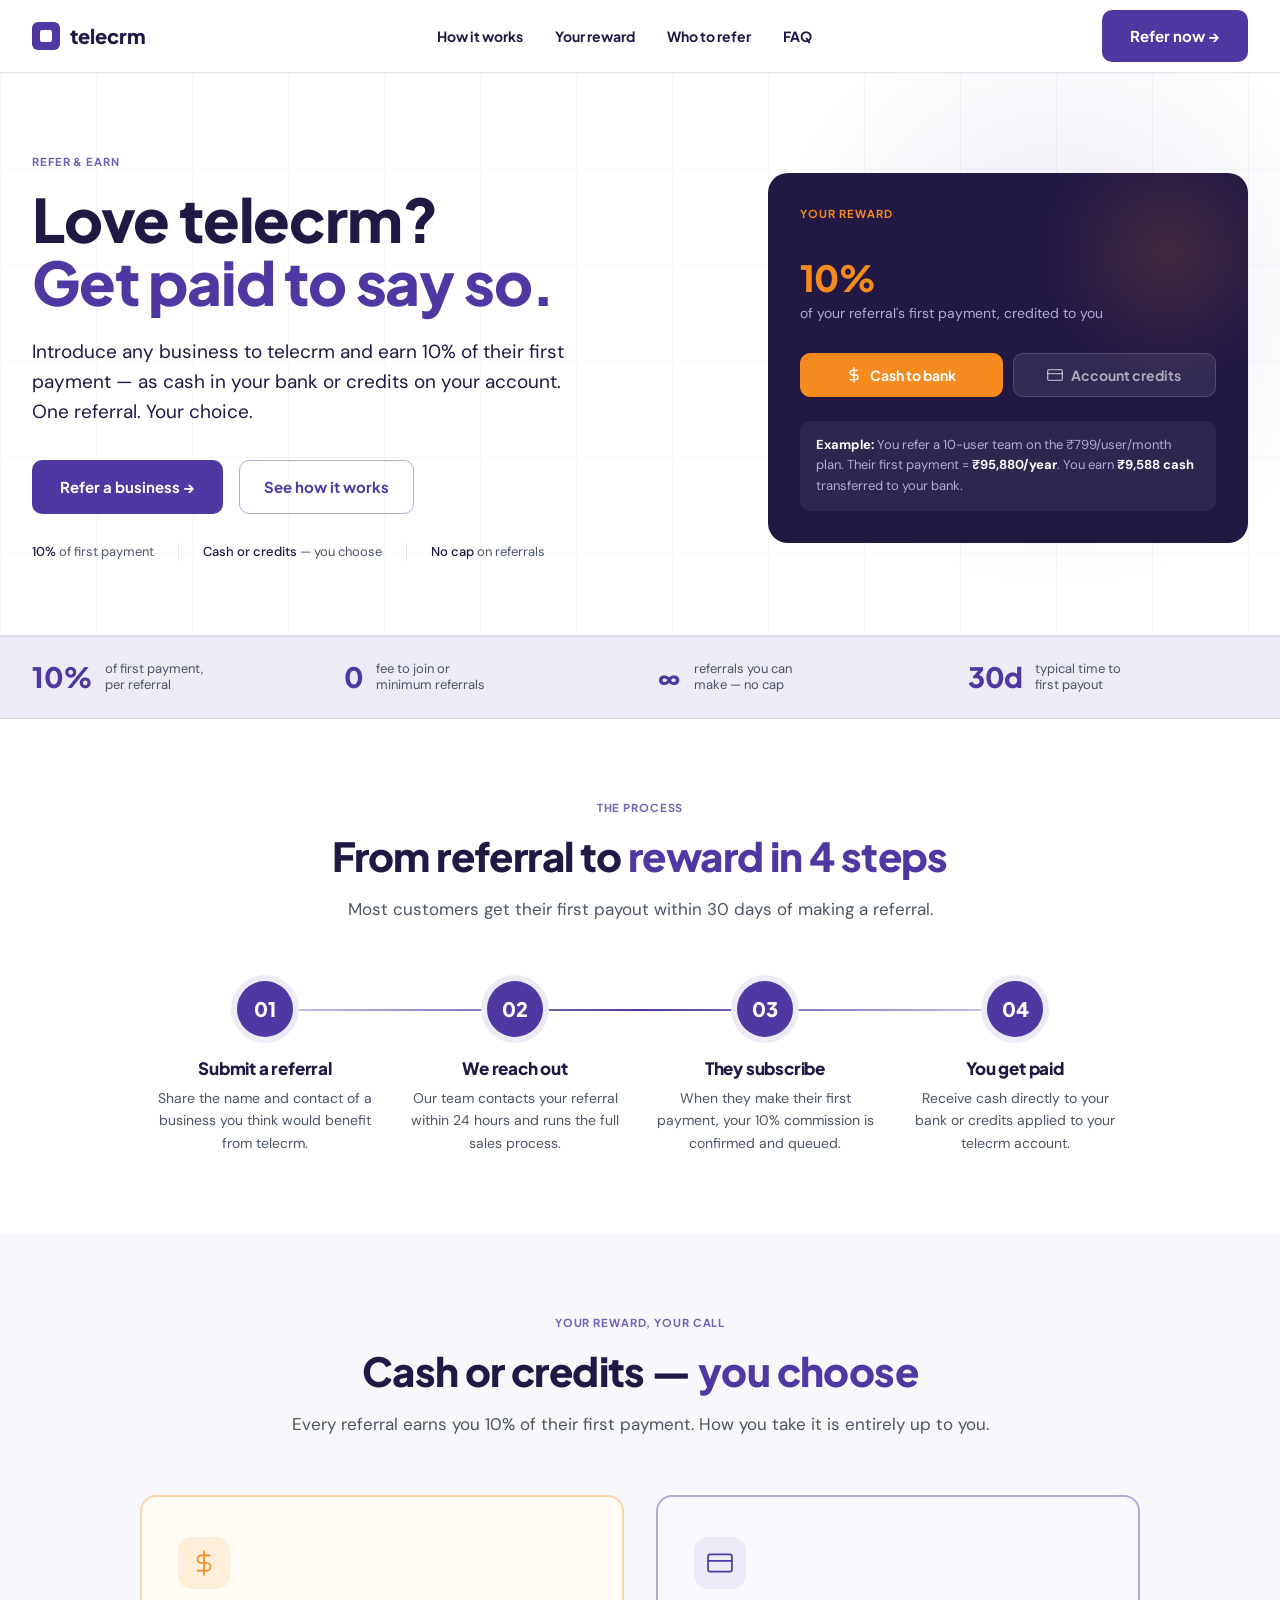
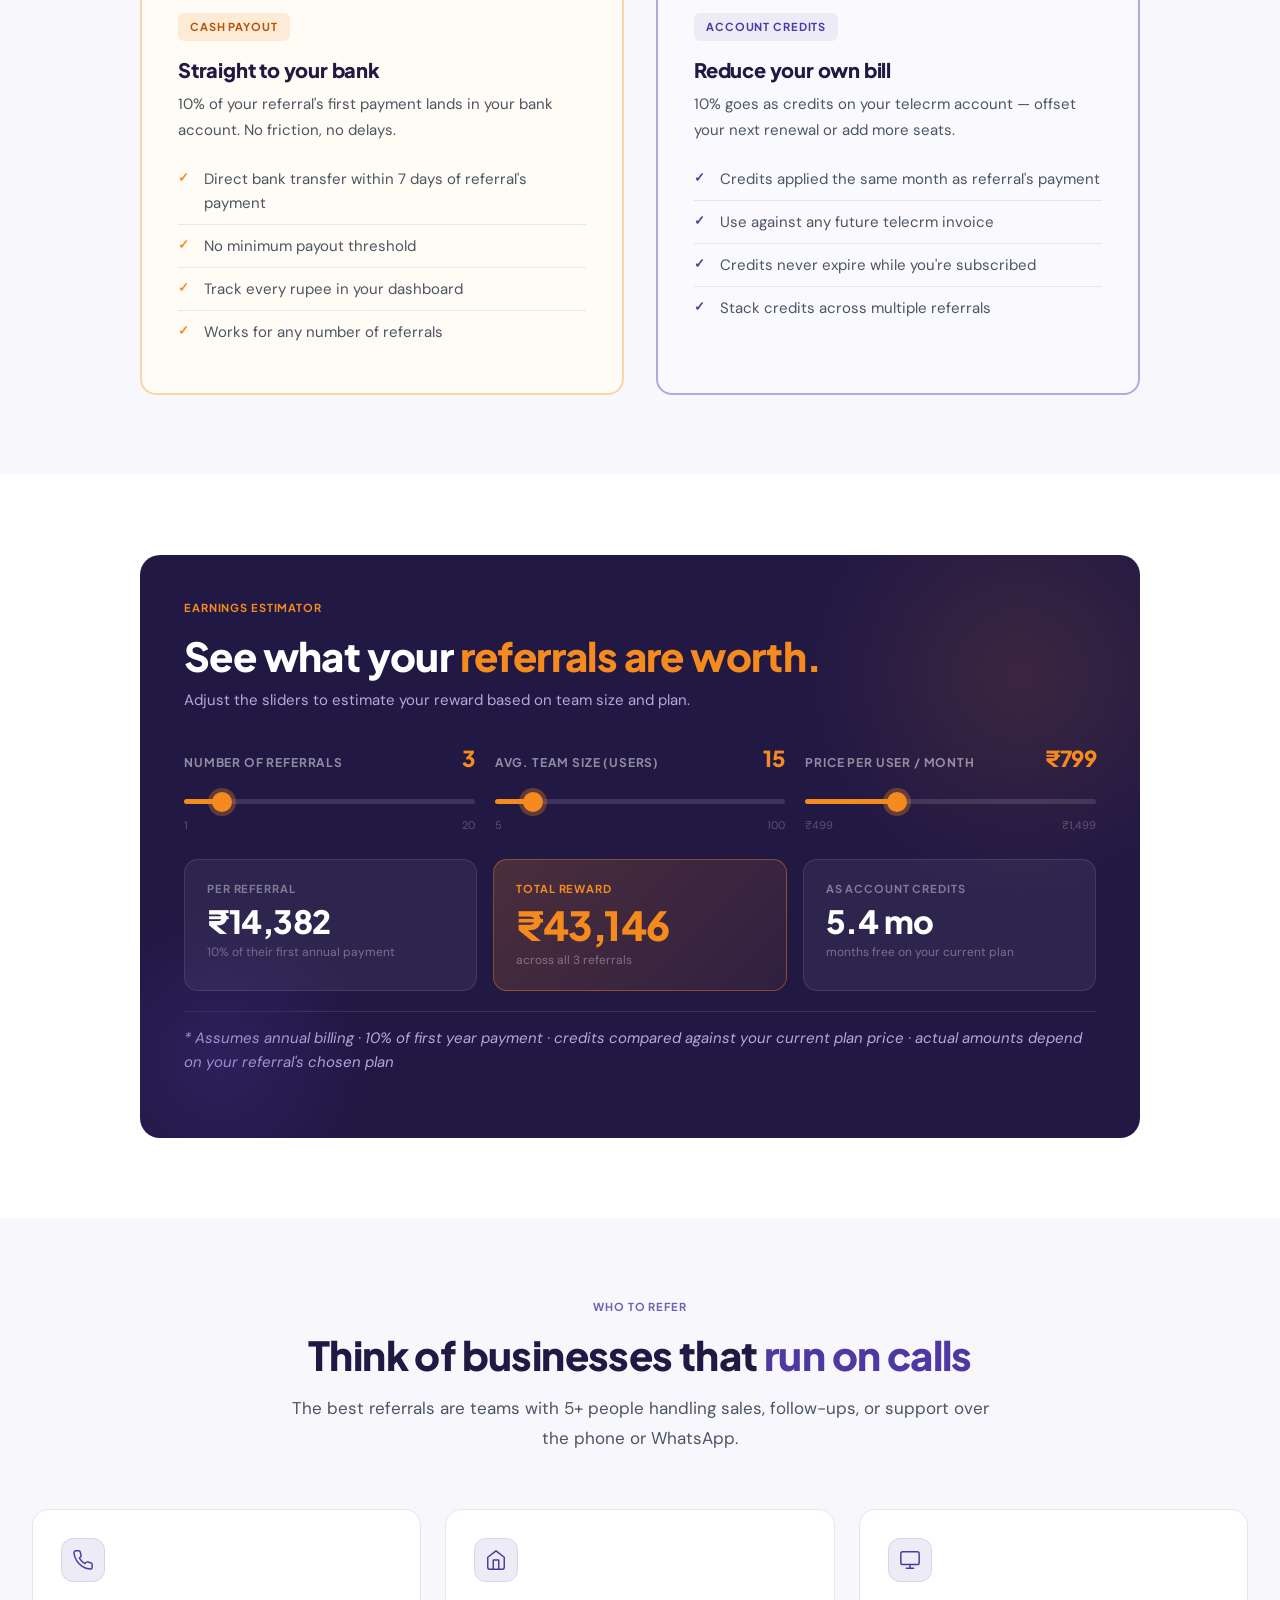
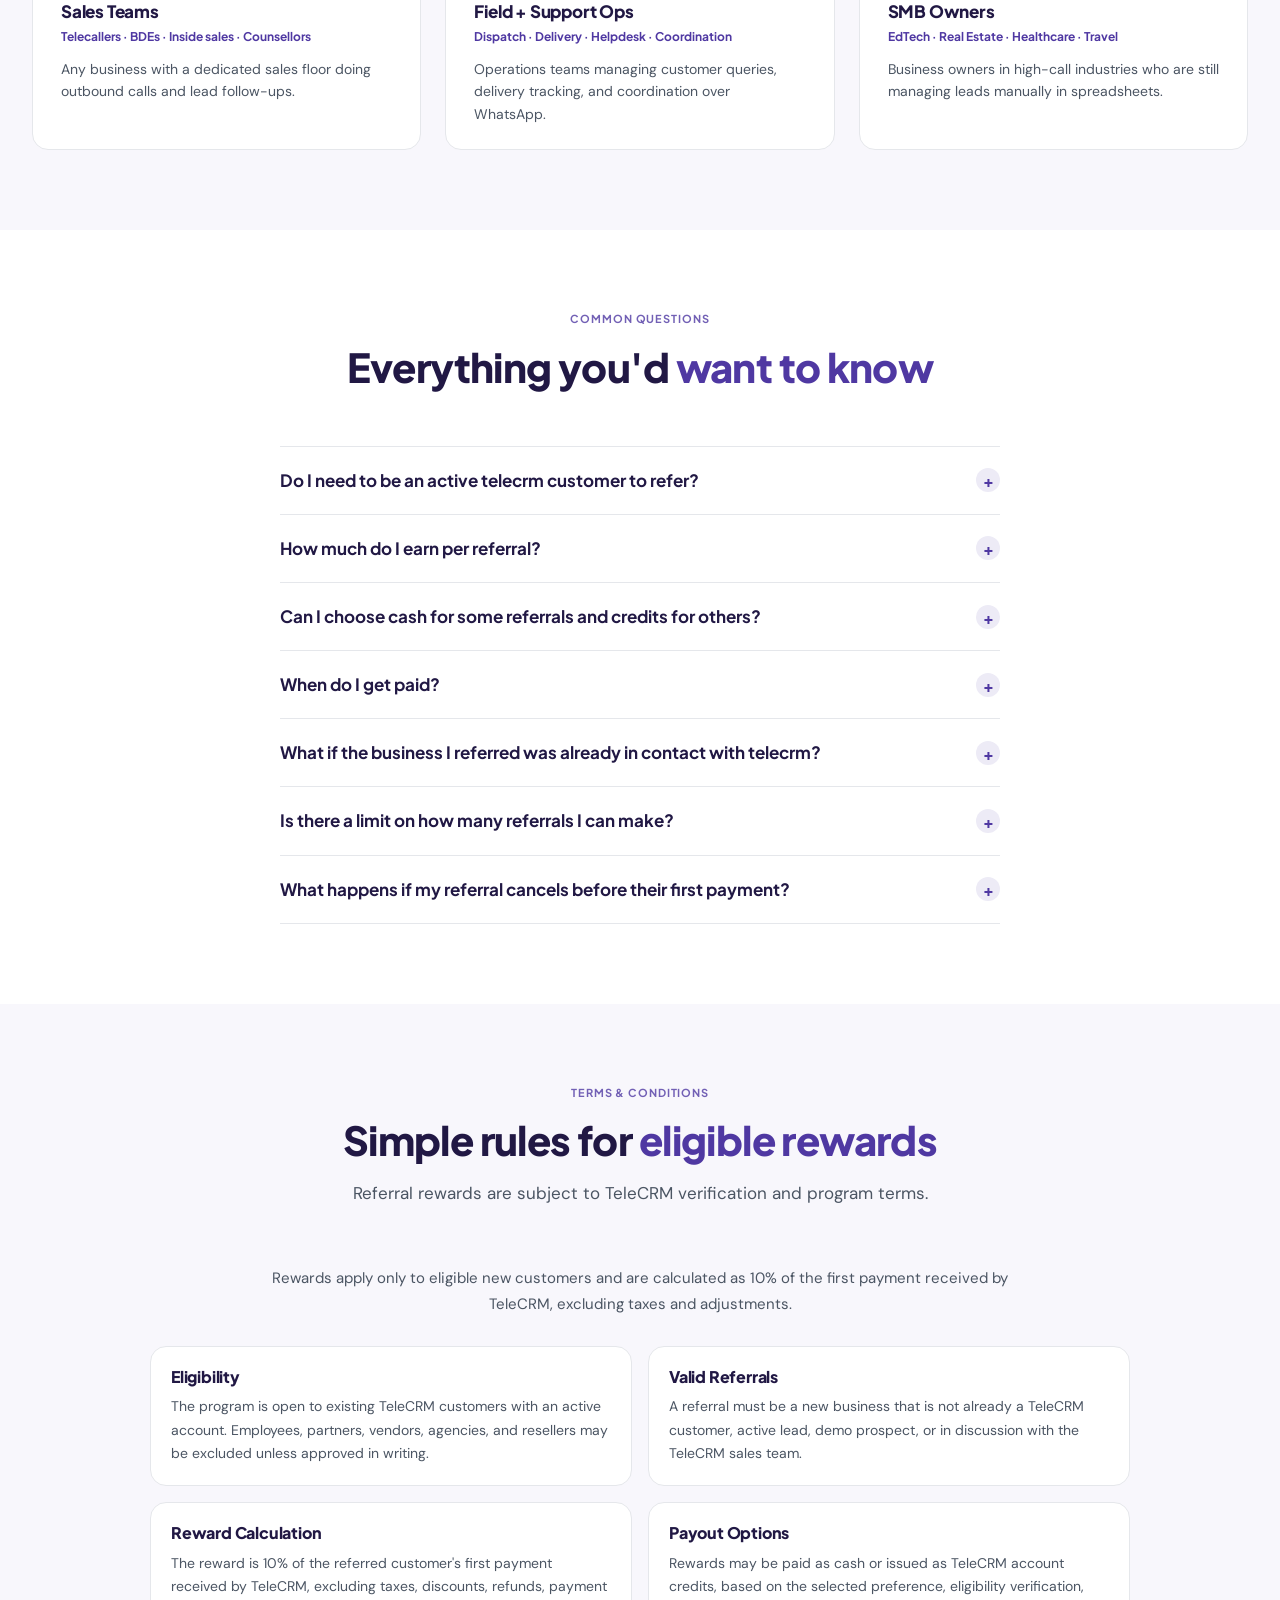
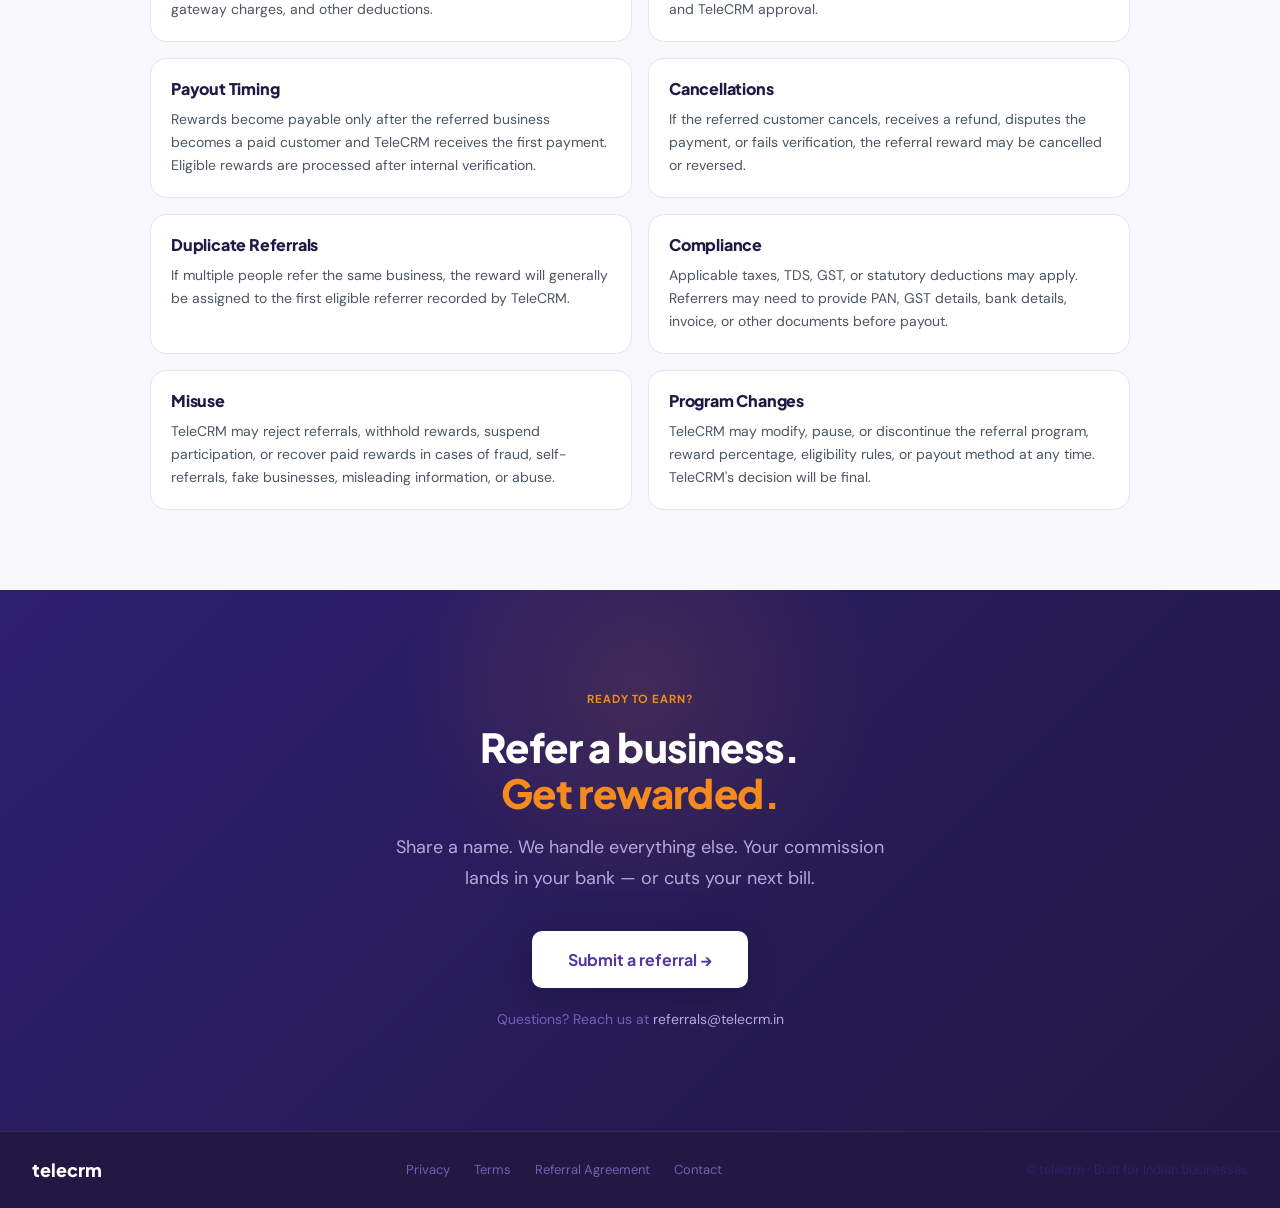
==== commit 140782e3: "Add referral program terms" ====
--- a/index2.html
+++ b/index2.html
@@ -533,6 +533,28 @@
 }
 details[open] summary::after { content: '−'; }
 details p { margin-top: 14px; font-size: 15px; line-height: 1.75; }
+
+/* ============== TERMS ============== */
+.terms-intro {
+  max-width: 780px; margin: 0 auto 28px;
+  color: var(--grey); text-align: center; font-size: 15px;
+}
+.terms-grid {
+  display: grid; grid-template-columns: repeat(2, 1fr); gap: 16px;
+  max-width: 980px; margin: 0 auto;
+}
+.terms-card {
+  border: 1.5px solid var(--border); border-radius: var(--radius-card);
+  background: #fff; padding: 20px;
+}
+.terms-card h3 {
+  font-size: 16px; margin-bottom: 8px;
+}
+.terms-card p {
+  font-size: 14px; line-height: 1.65; margin: 0;
+}
+
+@media (max-width: 800px) { .terms-grid { grid-template-columns: 1fr; } }
 
 /* ============== FINAL CTA ============== */
 .final-cta {
@@ -884,6 +906,62 @@
   </div>
 </section>
 
+<!-- ============== TERMS ============== -->
+<section id="terms" class="alt">
+  <div class="inner">
+    <div class="section-head">
+      <span class="eyebrow">Terms &amp; Conditions</span>
+      <h2>Simple rules for <em>eligible rewards</em></h2>
+      <p>Referral rewards are subject to TeleCRM verification and program terms.</p>
+    </div>
+
+    <p class="terms-intro">Rewards apply only to eligible new customers and are calculated as 10% of the first payment received by TeleCRM, excluding taxes and adjustments.</p>
+
+    <div class="terms-grid">
+      <div class="terms-card">
+        <h3>Eligibility</h3>
+        <p>The program is open to existing TeleCRM customers with an active account. Employees, partners, vendors, agencies, and resellers may be excluded unless approved in writing.</p>
+      </div>
+      <div class="terms-card">
+        <h3>Valid Referrals</h3>
+        <p>A referral must be a new business that is not already a TeleCRM customer, active lead, demo prospect, or in discussion with the TeleCRM sales team.</p>
+      </div>
+      <div class="terms-card">
+        <h3>Reward Calculation</h3>
+        <p>The reward is 10% of the referred customer's first payment received by TeleCRM, excluding taxes, discounts, refunds, payment gateway charges, and other deductions.</p>
+      </div>
+      <div class="terms-card">
+        <h3>Payout Options</h3>
+        <p>Rewards may be paid as cash or issued as TeleCRM account credits, based on the selected preference, eligibility verification, and TeleCRM approval.</p>
+      </div>
+      <div class="terms-card">
+        <h3>Payout Timing</h3>
+        <p>Rewards become payable only after the referred business becomes a paid customer and TeleCRM receives the first payment. Eligible rewards are processed after internal verification.</p>
+      </div>
+      <div class="terms-card">
+        <h3>Cancellations</h3>
+        <p>If the referred customer cancels, receives a refund, disputes the payment, or fails verification, the referral reward may be cancelled or reversed.</p>
+      </div>
+      <div class="terms-card">
+        <h3>Duplicate Referrals</h3>
+        <p>If multiple people refer the same business, the reward will generally be assigned to the first eligible referrer recorded by TeleCRM.</p>
+      </div>
+      <div class="terms-card">
+        <h3>Compliance</h3>
+        <p>Applicable taxes, TDS, GST, or statutory deductions may apply. Referrers may need to provide PAN, GST details, bank details, invoice, or other documents before payout.</p>
+      </div>
+      <div class="terms-card">
+        <h3>Misuse</h3>
+        <p>TeleCRM may reject referrals, withhold rewards, suspend participation, or recover paid rewards in cases of fraud, self-referrals, fake businesses, misleading information, or abuse.</p>
+      </div>
+      <div class="terms-card">
+        <h3>Program Changes</h3>
+        <p>TeleCRM may modify, pause, or discontinue the referral program, reward percentage, eligibility rules, or payout method at any time. TeleCRM's decision will be final.</p>
+      </div>
+    </div>
+  </div>
+</section>
+
 <!-- ============== FINAL CTA ============== -->
 <section id="apply" class="final-cta">
   <div class="eyebrow">Ready to earn?</div>
@@ -903,7 +981,7 @@
     <div class="footer__brand">telecrm</div>
     <div class="footer__links">
       <a href="#">Privacy</a>
-      <a href="#">Terms</a>
+      <a href="#terms">Terms</a>
       <a href="#">Referral Agreement</a>
       <a href="mailto:referrals@telecrm.in">Contact</a>
     </div>
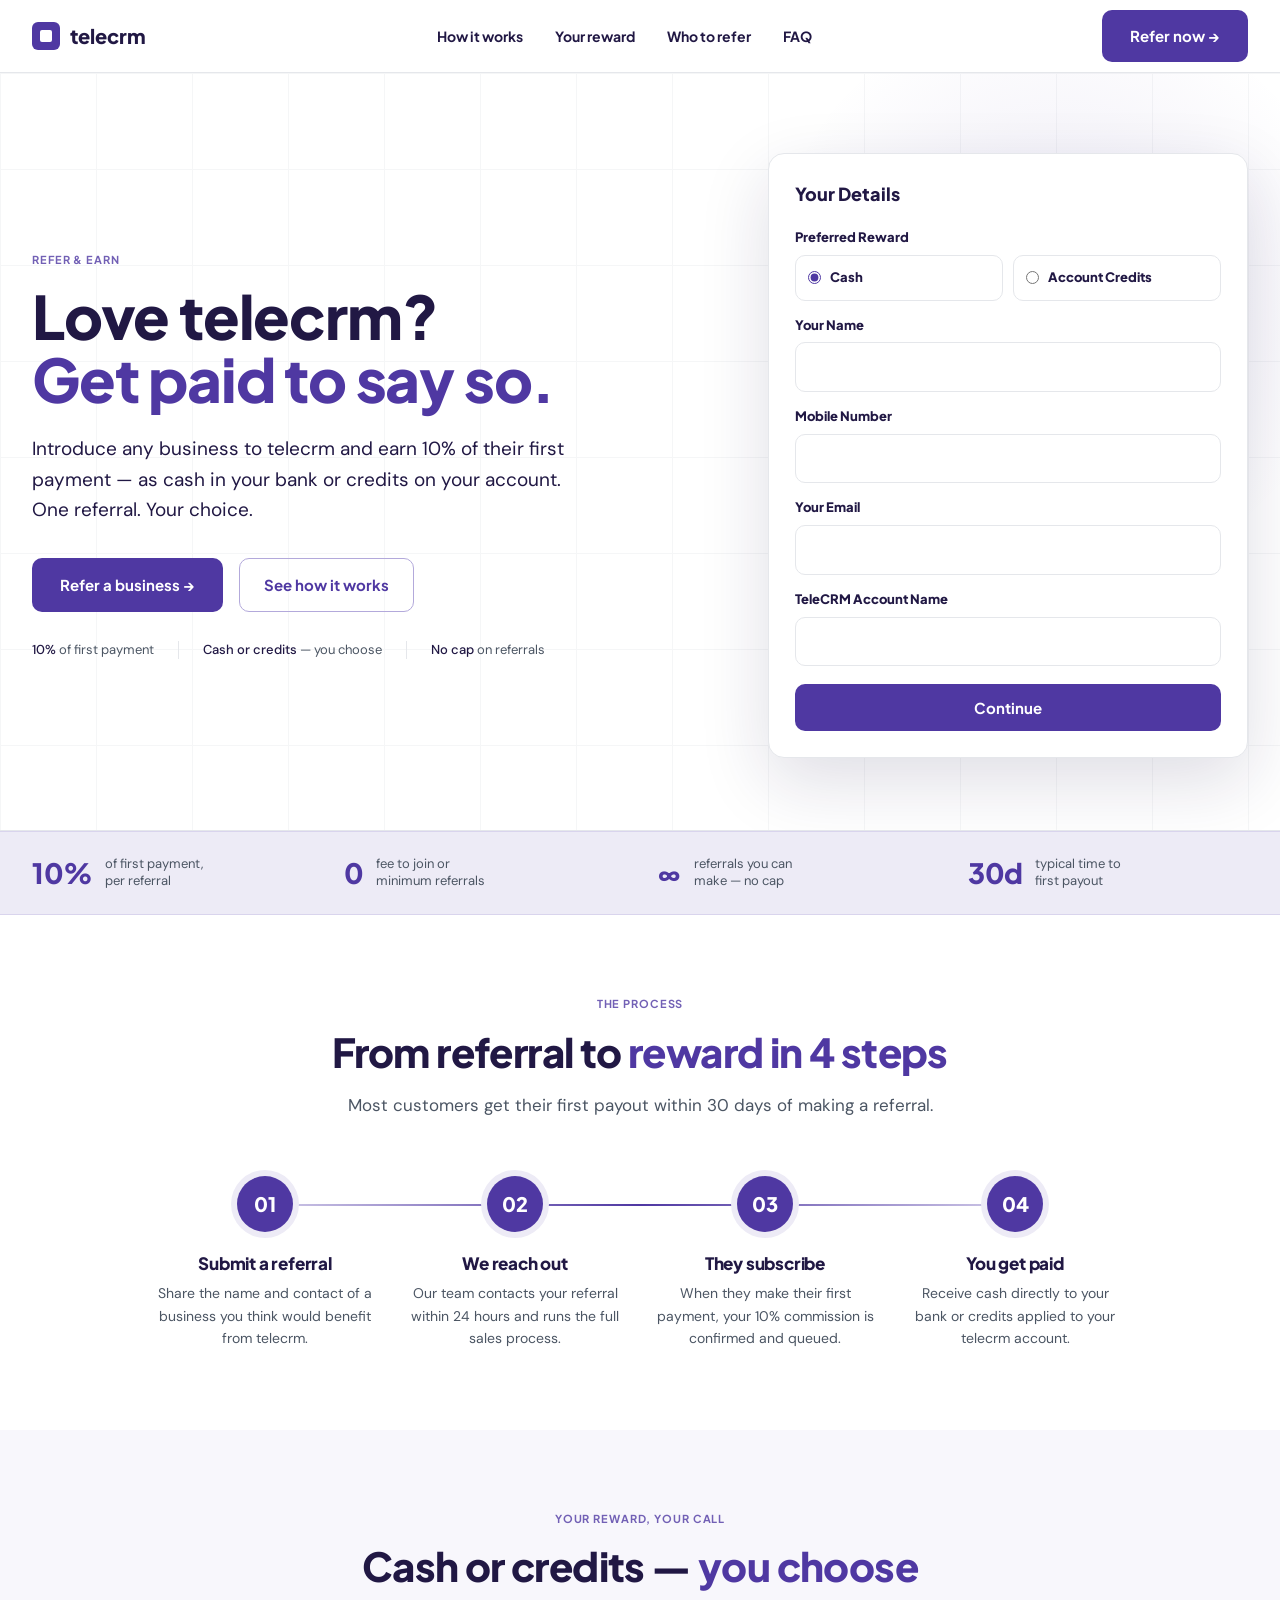
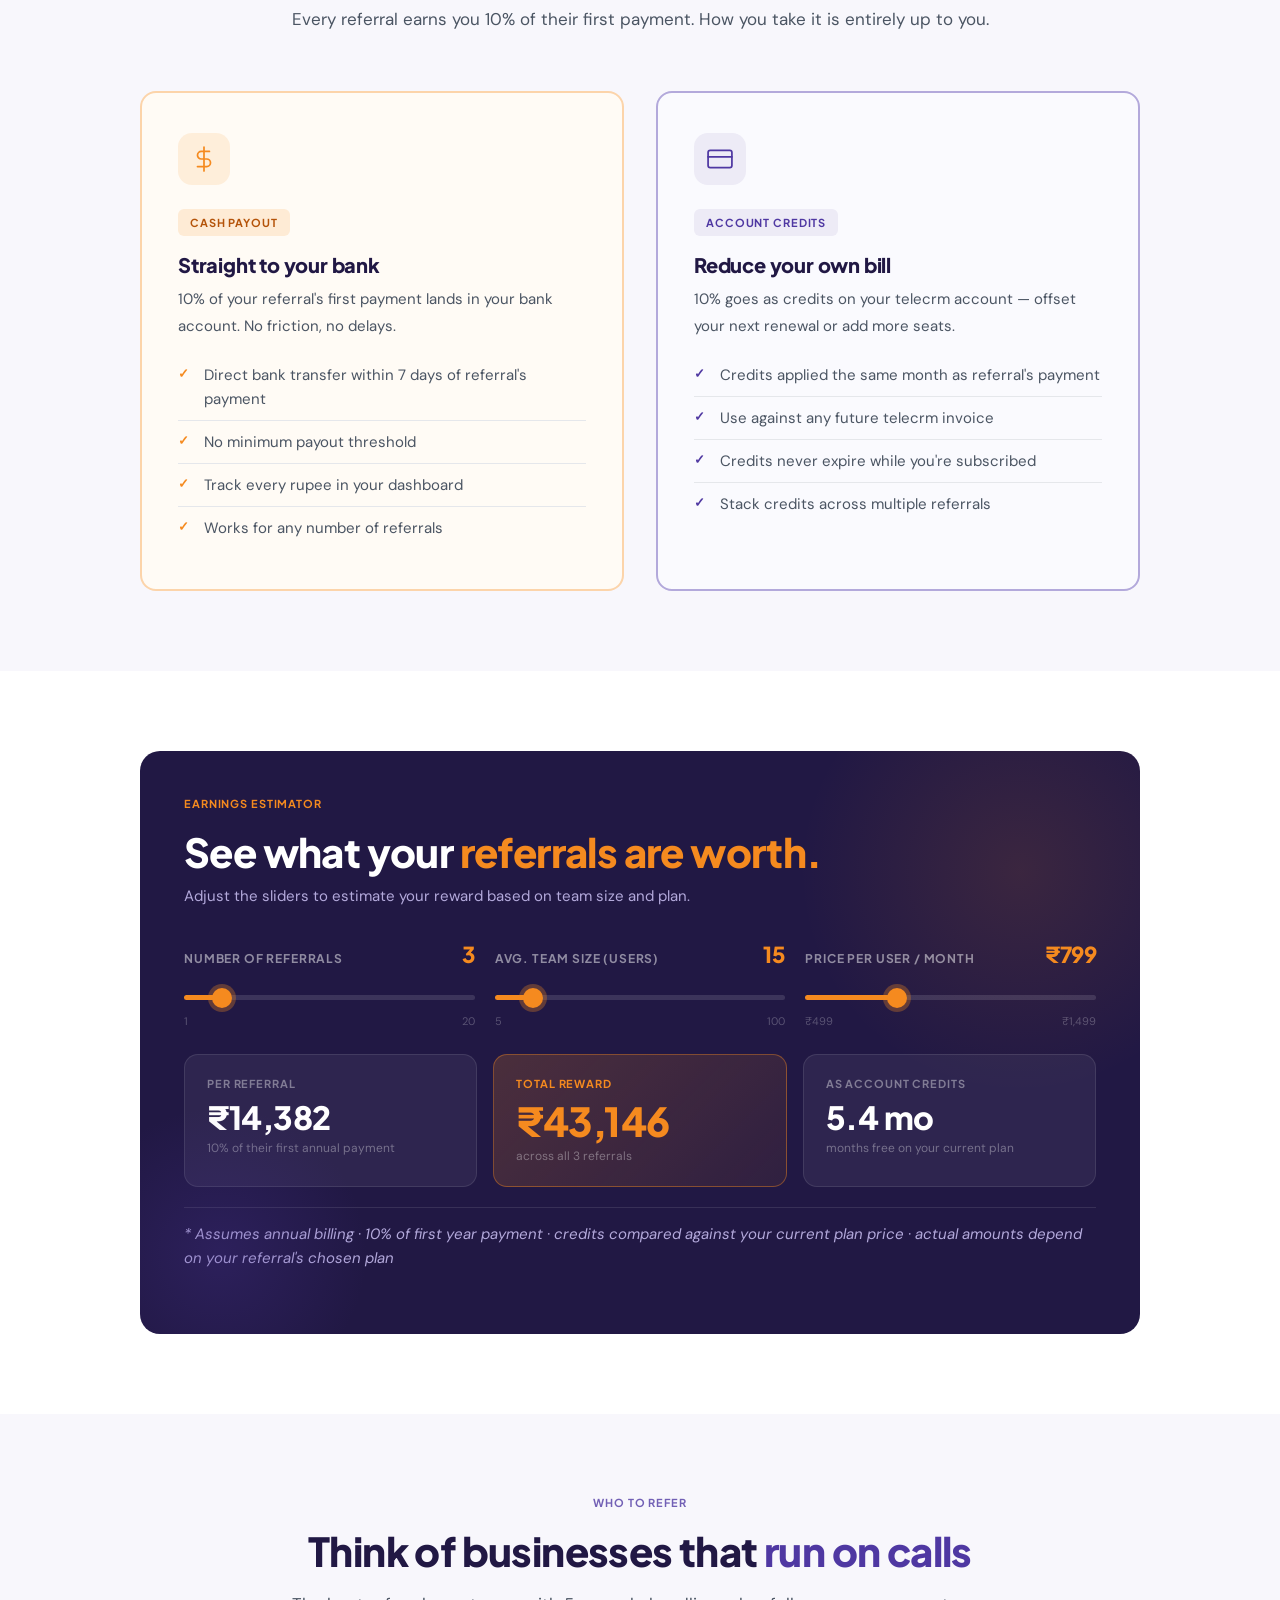
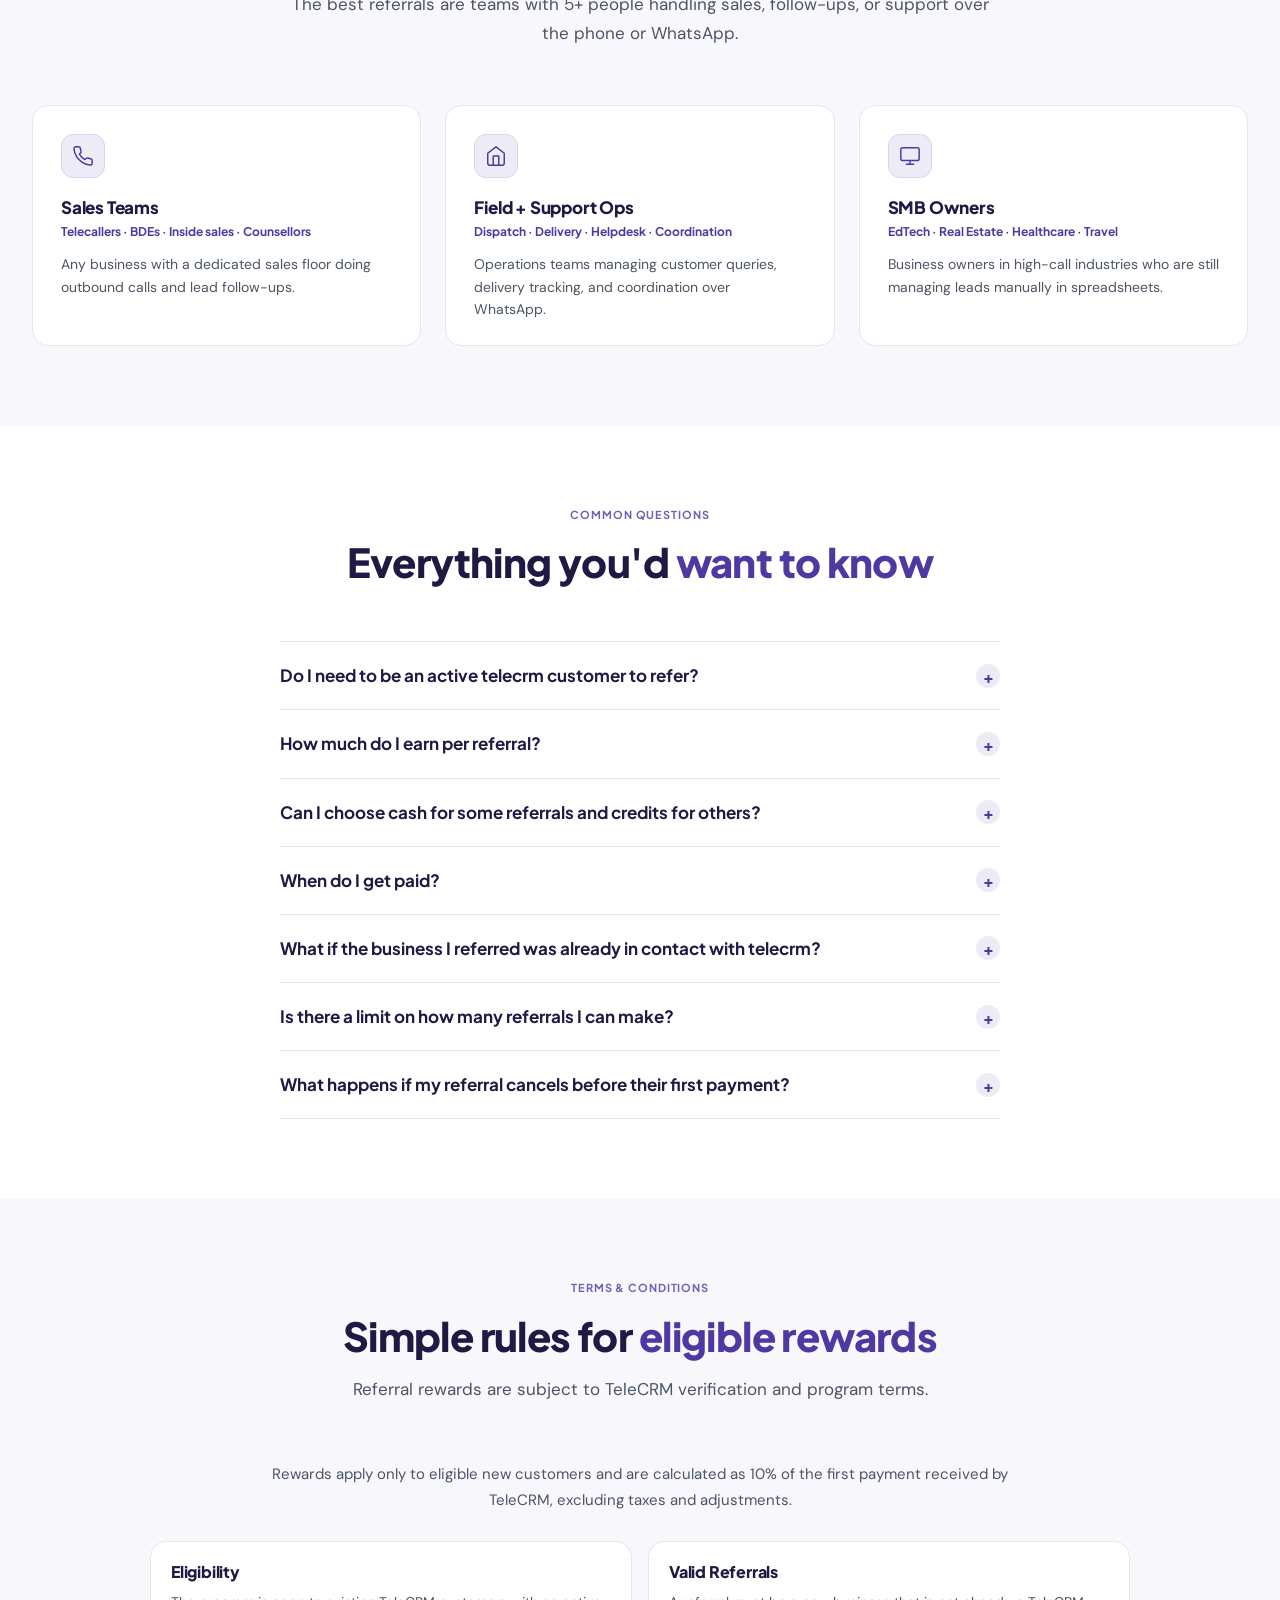
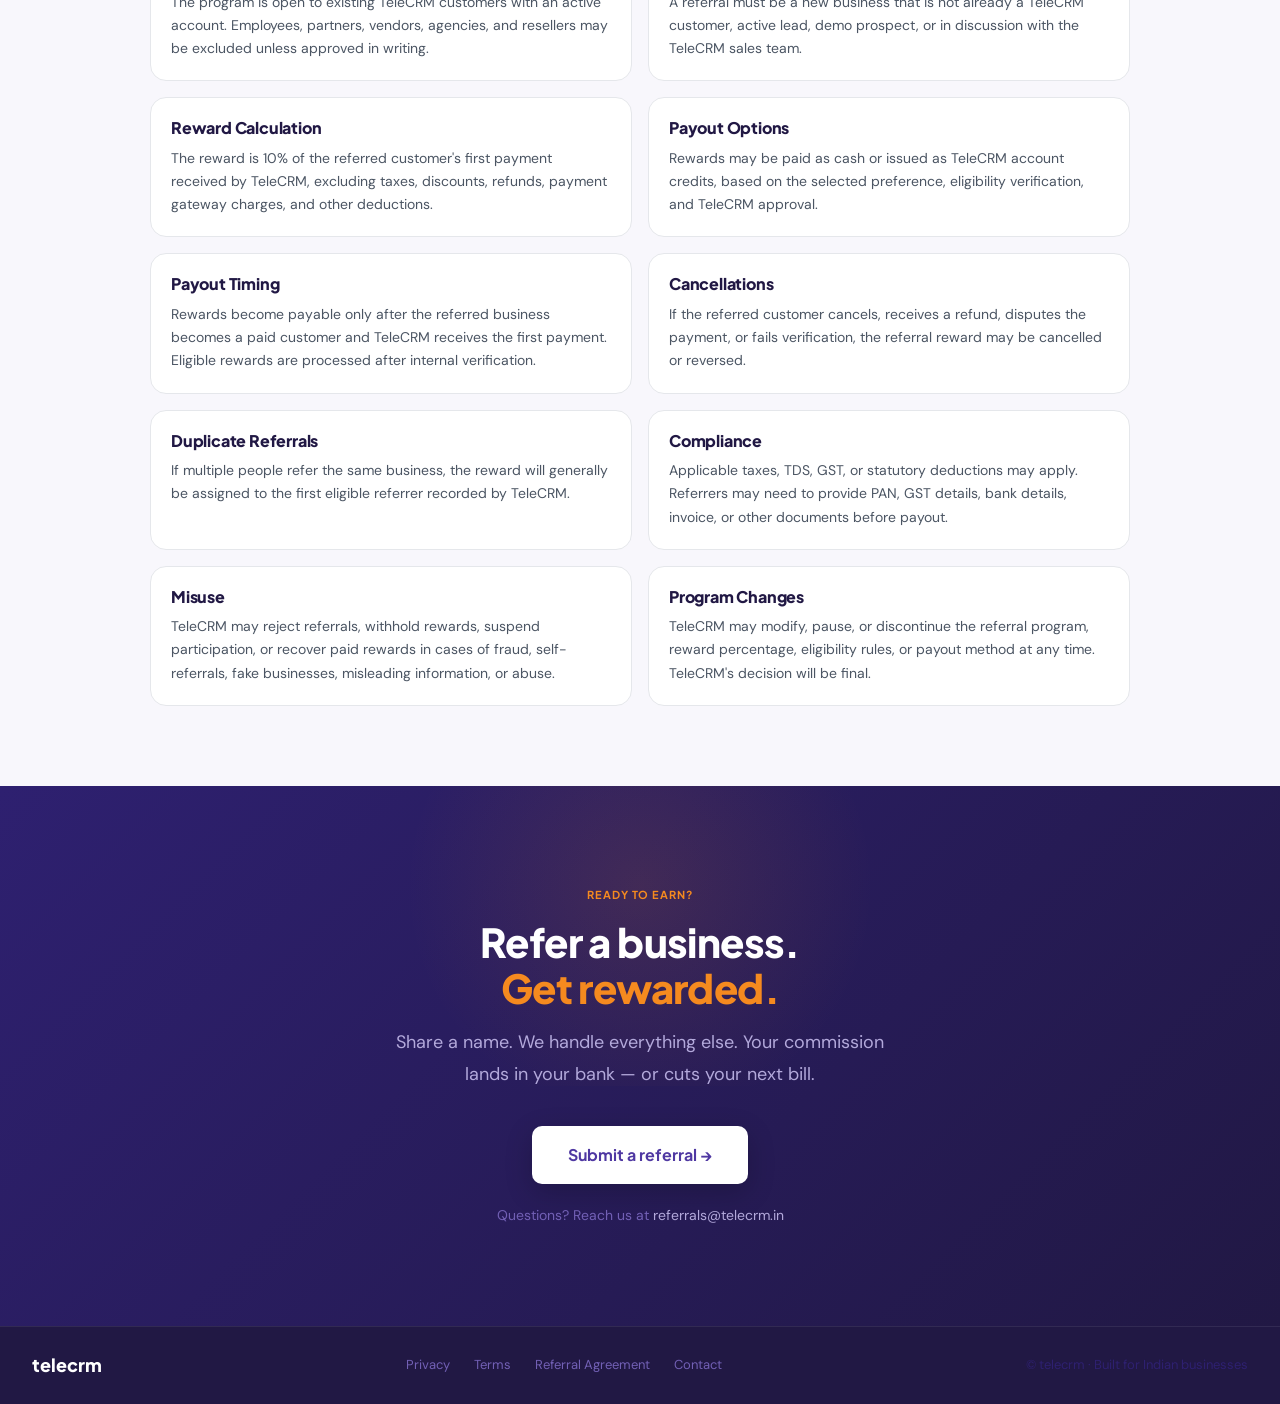
==== commit 392eb402: "Add two-step referral form to index2" ====
--- a/index2.html
+++ b/index2.html
@@ -217,65 +217,108 @@
   justify-self: end;
   width: 100%; max-width: 480px;
 }
-.reward-card {
-  background: var(--v900);
-  border-radius: 20px;
-  padding: 32px;
-  position: relative;
-  overflow: hidden;
-}
-.reward-card::before {
-  content: '';
-  position: absolute; top: -60px; right: -60px;
-  width: 280px; height: 280px;
-  background: radial-gradient(circle, rgba(245,138,31,.15) 0%, transparent 65%);
-  pointer-events: none;
-}
-.reward-card__label {
-  font-family: var(--font-head); font-weight: 700; font-size: 11px;
-  text-transform: uppercase; letter-spacing: 0.09em;
-  color: var(--orange); margin-bottom: 12px; position: relative;
-}
-.reward-card__amount {
-  font-family: var(--font-head); font-weight: 900;
-  font-size: 64px; color: #fff; line-height: 1;
-  letter-spacing: -2px; margin-bottom: 4px; position: relative;
-}
-.reward-card__amount span { font-size: 36px; letter-spacing: -1px; color: var(--orange); }
-.reward-card__sub {
-  font-size: 14px; color: var(--v200); margin-bottom: 28px; position: relative;
-}
-.reward-toggle {
-  display: flex; gap: 10px; margin-bottom: 24px; position: relative;
-}
-.reward-toggle__btn {
-  flex: 1; padding: 12px 16px;
-  border-radius: 10px; border: 1.5px solid transparent;
-  font-family: var(--font-head); font-weight: 700; font-size: 14px;
-  cursor: pointer; transition: all .2s ease;
-  display: flex; align-items: center; justify-content: center; gap: 8px;
-}
-.reward-toggle__btn--cash {
-  background: rgba(245,138,31,.15); border-color: rgba(245,138,31,.4); color: var(--orange);
-}
-.reward-toggle__btn--credits {
-  background: rgba(255,255,255,.08); border-color: rgba(255,255,255,.15); color: rgba(255,255,255,.6);
-}
-.reward-toggle__btn--cash.active {
-  background: var(--orange); border-color: var(--orange); color: #fff;
-}
-.reward-toggle__btn--credits.active {
-  background: var(--v500); border-color: var(--v500); color: #fff;
-}
-.reward-card__example {
-  background: rgba(255,255,255,.06); border-radius: 10px; padding: 14px 16px;
-  font-size: 13px; color: var(--v200); line-height: 1.6; position: relative;
-}
-.reward-card__example strong { color: #fff; }
+.hero-referral-form {
+  background: #fff;
+  border: 1.5px solid var(--border);
+  border-radius: var(--radius-card);
+  box-shadow: 0 24px 70px rgba(31, 24, 68, .14);
+  padding: 26px;
+}
+.form-step { display: none; }
+.form-step.active { display: block; }
+.form-step legend {
+  font-family: var(--font-head);
+  font-weight: 900;
+  font-size: 18px;
+  color: var(--v900);
+  margin-bottom: 18px;
+}
+.hero-referral-form fieldset {
+  border: 0;
+  margin: 0;
+  padding: 0;
+}
+.hero-referral-form label span,
+.reward-choice__label {
+  display: block;
+  margin-bottom: 7px;
+  color: var(--v900);
+  font-family: var(--font-head);
+  font-weight: 800;
+  font-size: 13px;
+}
+.form-grid {
+  display: grid;
+  grid-template-columns: 1fr;
+  gap: 14px;
+}
+.hero-referral-form input[type="text"],
+.hero-referral-form input[type="tel"],
+.hero-referral-form input[type="email"] {
+  width: 100%;
+  min-height: 46px;
+  border: 1.5px solid var(--border);
+  border-radius: var(--radius-btn);
+  background: #fff;
+  color: var(--v900);
+  padding: 11px 12px;
+  font: inherit;
+}
+.hero-referral-form input:focus {
+  border-color: var(--v500);
+  outline: none;
+  box-shadow: 0 0 0 4px rgba(79,56,162,.10);
+}
+.reward-choice { margin-bottom: 14px; }
+.radio-group {
+  display: grid;
+  grid-template-columns: repeat(2, minmax(0, 1fr));
+  gap: 10px;
+}
+.radio-group label {
+  display: flex;
+  align-items: center;
+  gap: 9px;
+  min-height: 46px;
+  border: 1.5px solid var(--border);
+  border-radius: var(--radius-btn);
+  padding: 11px 12px;
+}
+.radio-group label span {
+  margin: 0;
+}
+.radio-group input {
+  accent-color: var(--v500);
+}
+.form-actions {
+  display: flex;
+  gap: 10px;
+  margin-top: 18px;
+}
+.form-actions .btn-primary,
+.form-actions .btn-ghost {
+  flex: 1;
+  justify-content: center;
+}
+.form-success {
+  margin: 14px 0 0;
+  border-radius: var(--radius-btn);
+  background: #ECFDF3;
+  color: #126335;
+  padding: 12px 14px;
+  font-weight: 700;
+  font-size: 14px;
+}
 
 @media (max-width: 960px) {
   .hero__inner { grid-template-columns: 1fr; }
   .hero__visual { justify-self: start; max-width: 100%; }
+}
+
+@media (max-width: 560px) {
+  .hero-referral-form { padding: 20px; }
+  .radio-group,
+  .form-actions { grid-template-columns: 1fr; display: grid; }
 }
 
 /* ============== HIGHLIGHTS BAR ============== */
@@ -613,7 +656,7 @@
       <a href="#faq">FAQ</a>
     </div>
     <div class="nav__cta">
-      <a href="#apply" class="btn-primary">Refer now →</a>
+      <a href="https://telecrm.in/demo-form-affiliate" class="btn-primary">Refer now →</a>
     </div>
   </div>
 </nav>
@@ -628,7 +671,7 @@
       <h1>Love telecrm?<br><em>Get paid to say so.</em></h1>
       <p class="lead">Introduce any business to telecrm and earn 10% of their first payment — as cash in your bank or credits on your account. One referral. Your choice.</p>
       <div class="ctas">
-        <a href="#apply" class="btn-primary">Refer a business →</a>
+        <a href="https://telecrm.in/demo-form-affiliate" class="btn-primary">Refer a business →</a>
         <a href="#how" class="btn-ghost">See how it works</a>
       </div>
       <div class="hero__trust">
@@ -641,24 +684,82 @@
     </div>
 
     <div class="hero__visual">
-      <div class="reward-card">
-        <div class="reward-card__label">Your reward</div>
-        <div class="reward-card__amount"><span>10%</span></div>
-        <div class="reward-card__sub">of your referral's first payment, credited to you</div>
-        <div class="reward-toggle">
-          <button class="reward-toggle__btn reward-toggle__btn--cash active" onclick="toggleReward('cash')">
-            <svg width="16" height="16" viewBox="0 0 24 24" fill="none" stroke="currentColor" stroke-width="2" stroke-linecap="round" stroke-linejoin="round"><line x1="12" y1="1" x2="12" y2="23"/><path d="M17 5H9.5a3.5 3.5 0 0 0 0 7h5a3.5 3.5 0 0 1 0 7H6"/></svg>
-            Cash to bank
-          </button>
-          <button class="reward-toggle__btn reward-toggle__btn--credits" onclick="toggleReward('credits')">
-            <svg width="16" height="16" viewBox="0 0 24 24" fill="none" stroke="currentColor" stroke-width="2" stroke-linecap="round" stroke-linejoin="round"><rect x="1" y="4" width="22" height="16" rx="2" ry="2"/><line x1="1" y1="10" x2="23" y2="10"/></svg>
-            Account credits
-          </button>
-        </div>
-        <div class="reward-card__example" id="rewardExample">
-          <strong>Example:</strong> You refer a 10-user team on the ₹799/user/month plan. Their first payment = <strong>₹95,880/year</strong>. You earn <strong>₹9,588 cash</strong> transferred to your bank.
-        </div>
-      </div>
+      <form class="hero-referral-form" data-index2-referral-form>
+        <fieldset class="form-step active" data-form-step="1">
+          <legend>Your Details</legend>
+
+          <div class="reward-choice">
+            <div class="reward-choice__label">Preferred Reward</div>
+            <div class="radio-group">
+              <label>
+                <input type="radio" name="preferredReward" value="Cash" checked>
+                <span>Cash</span>
+              </label>
+              <label>
+                <input type="radio" name="preferredReward" value="Account Credits">
+                <span>Account Credits</span>
+              </label>
+            </div>
+          </div>
+
+          <div class="form-grid">
+            <label>
+              <span>Your Name</span>
+              <input type="text" name="yourName" autocomplete="name" required>
+            </label>
+            <label>
+              <span>Mobile Number</span>
+              <input type="tel" name="mobileNumber" autocomplete="tel" inputmode="tel" required>
+            </label>
+            <label>
+              <span>Your Email</span>
+              <input type="email" name="email" autocomplete="email" required>
+            </label>
+            <label>
+              <span>TeleCRM Account Name</span>
+              <input type="text" name="accountName" autocomplete="organization" required>
+            </label>
+          </div>
+
+          <div class="form-actions">
+            <button class="btn-primary" type="button" data-form-next>Continue</button>
+          </div>
+        </fieldset>
+
+        <fieldset class="form-step" data-form-step="2">
+          <legend>Referral Details</legend>
+
+          <div class="form-grid">
+            <label>
+              <span>Referral Company Name</span>
+              <input type="text" name="companyName" required>
+            </label>
+            <label>
+              <span>Referral Contact Person</span>
+              <input type="text" name="contactPerson" required>
+            </label>
+            <label>
+              <span>Referral Phone</span>
+              <input type="tel" name="referralPhone" inputmode="tel" required>
+            </label>
+            <label>
+              <span>Referral Email</span>
+              <input type="email" name="referralEmail" required>
+            </label>
+            <label>
+              <span>Referral Industry</span>
+              <input type="text" name="referralIndustry" required>
+            </label>
+          </div>
+
+          <div class="form-actions">
+            <button class="btn-ghost" type="button" data-form-back>Back</button>
+            <button class="btn-primary" type="submit">Submit</button>
+          </div>
+        </fieldset>
+
+        <p class="form-success" role="status" aria-live="polite" tabindex="-1" data-form-success hidden>Thank you. Your referral has been captured and our team will follow up soon.</p>
+      </form>
     </div>
   </div>
 </section>
@@ -967,7 +1068,7 @@
   <div class="eyebrow">Ready to earn?</div>
   <h2>Refer a business.<br><em>Get rewarded.</em></h2>
   <p>Share a name. We handle everything else. Your commission lands in your bank — or cuts your next bill.</p>
-  <a href="mailto:referrals@telecrm.in?subject=Refer%20%26%20Earn%20Submission" class="btn-cta-white">
+  <a href="https://telecrm.in/demo-form-affiliate" class="btn-cta-white">
     Submit a referral →
   </a>
   <div class="final-cta__contact">
@@ -991,18 +1092,52 @@
 
 <!-- ============== SCRIPTS ============== -->
 <script>
-// Reward toggle
-const examples = {
-  cash: 'Example: You refer a 10-user team on the ₹799/user/month plan. Their first payment = <strong>₹95,880/year</strong>. You earn <strong>₹9,588 cash</strong> transferred to your bank.',
-  credits: 'Example: You refer a 10-user team on the ₹799/user/month plan. Their first payment = <strong>₹95,880/year</strong>. You earn <strong>₹9,588 as account credits</strong> — roughly 4 months free on a 20-user plan.'
-};
-function toggleReward(type) {
-  document.querySelectorAll('.reward-toggle__btn').forEach(b => {
-    b.classList.remove('active');
-    if (b.classList.contains('reward-toggle__btn--' + type)) b.classList.add('active');
+// Hero referral form
+(function () {
+  const form = document.querySelector('[data-index2-referral-form]');
+  if (!form) return;
+
+  const stepOne = form.querySelector('[data-form-step="1"]');
+  const stepTwo = form.querySelector('[data-form-step="2"]');
+  const success = form.querySelector('[data-form-success]');
+
+  function showStep(step) {
+    const isFirstStep = step === 1;
+    stepOne.classList.toggle('active', isFirstStep);
+    stepTwo.classList.toggle('active', !isFirstStep);
+    stepOne.querySelectorAll('input').forEach(field => { field.disabled = !isFirstStep; });
+    stepTwo.querySelectorAll('input').forEach(field => { field.disabled = isFirstStep; });
+    success.hidden = true;
+  }
+
+  showStep(1);
+
+  form.querySelector('[data-form-next]').addEventListener('click', function () {
+    const fields = stepOne.querySelectorAll('input[required]');
+    const invalid = Array.from(fields).find(field => !field.checkValidity());
+    if (invalid) {
+      invalid.reportValidity();
+      return;
+    }
+    showStep(2);
   });
-  document.getElementById('rewardExample').innerHTML = '<strong>Example:</strong> ' + examples[type].replace('<strong>Example:</strong> ', '');
-}
+
+  form.querySelector('[data-form-back]').addEventListener('click', function () {
+    showStep(1);
+  });
+
+  form.addEventListener('submit', function (event) {
+    event.preventDefault();
+    if (!form.checkValidity()) {
+      form.reportValidity();
+      return;
+    }
+    form.reset();
+    showStep(1);
+    success.hidden = false;
+    success.focus();
+  });
+})();
 
 // Calculator
 (function () {
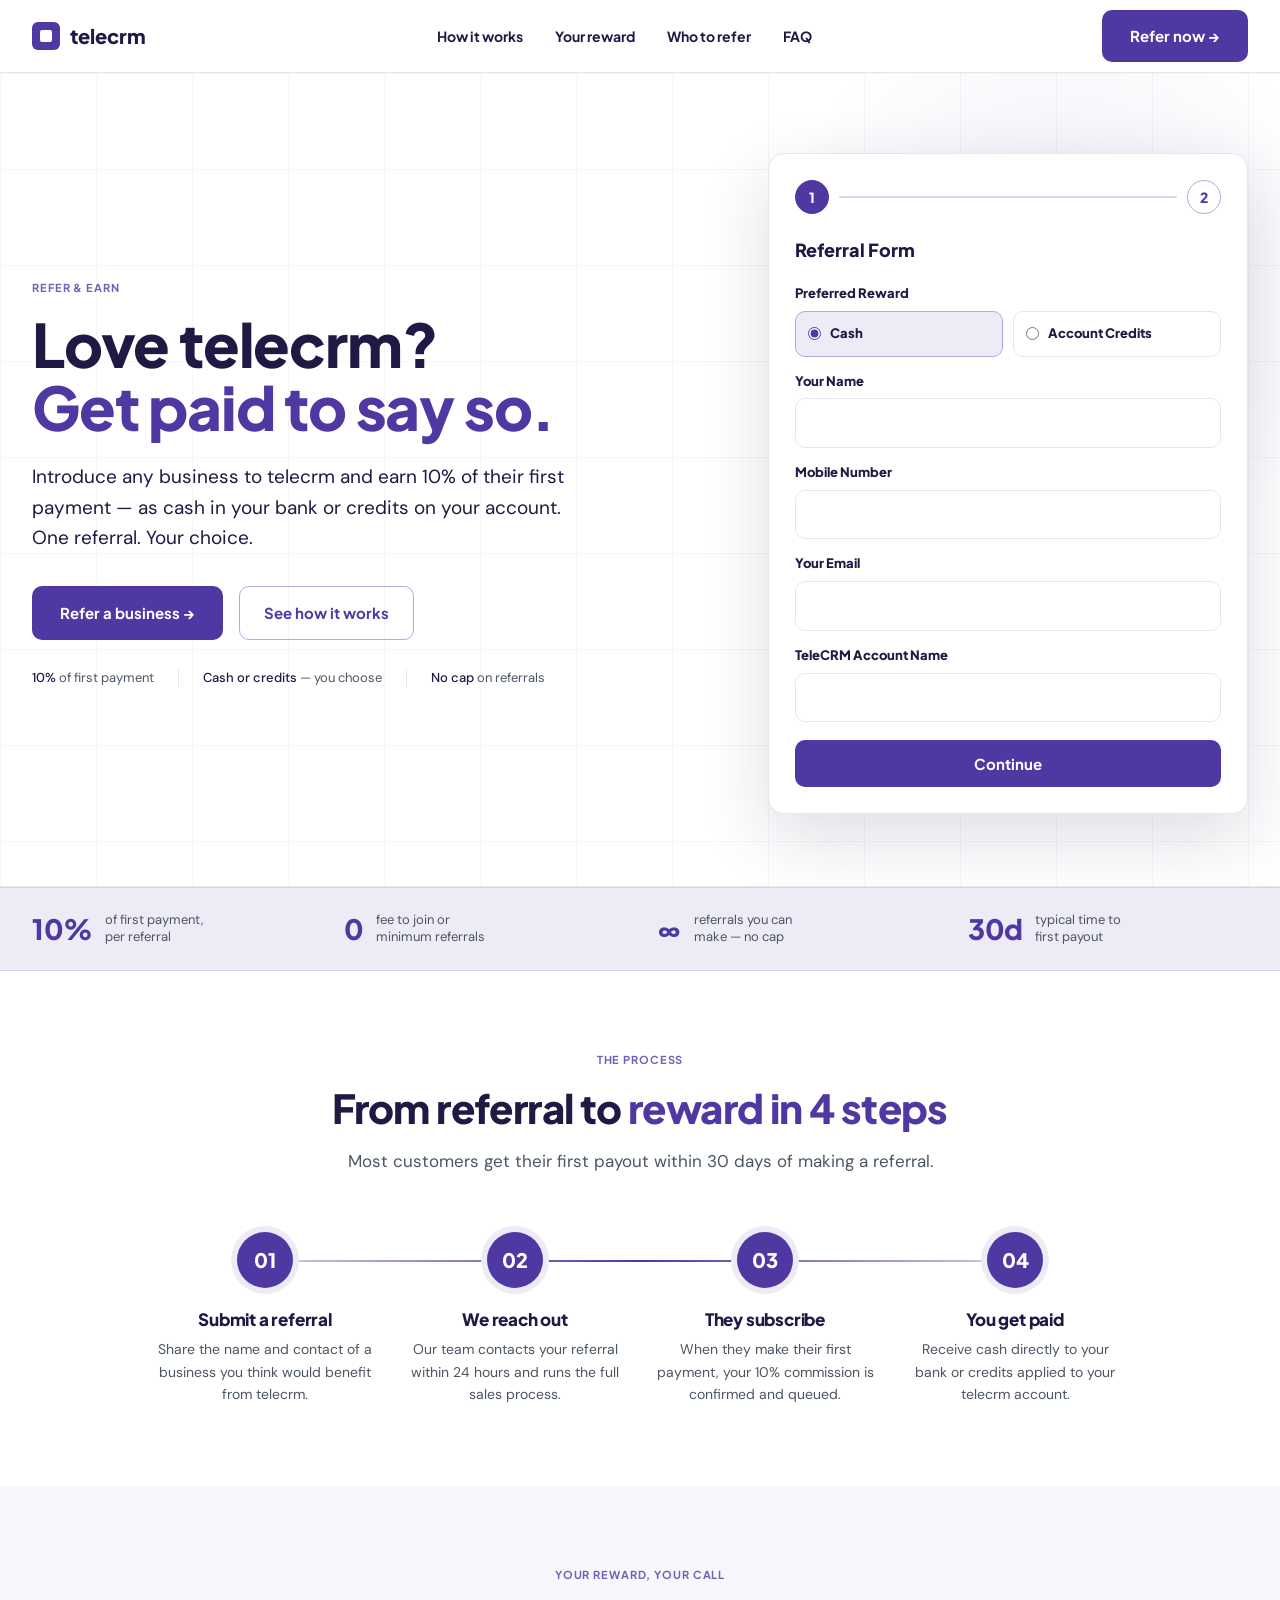
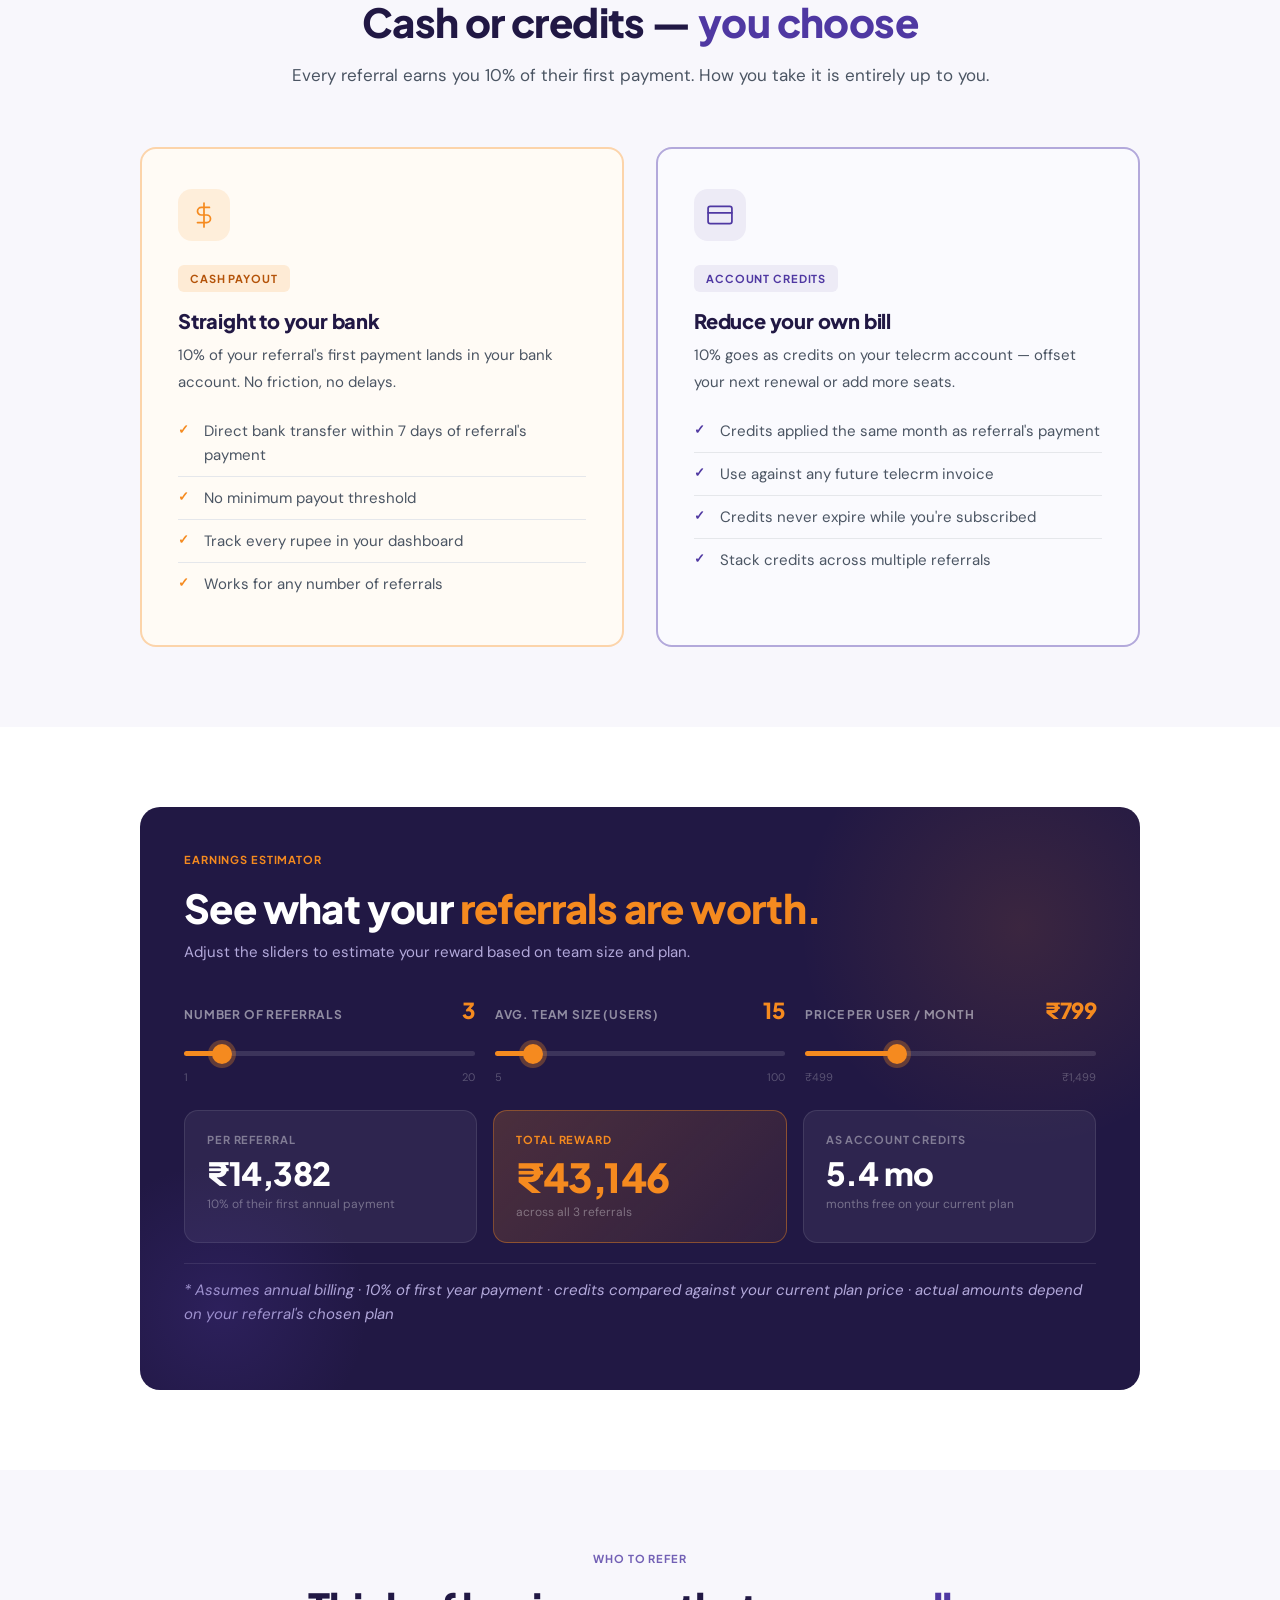
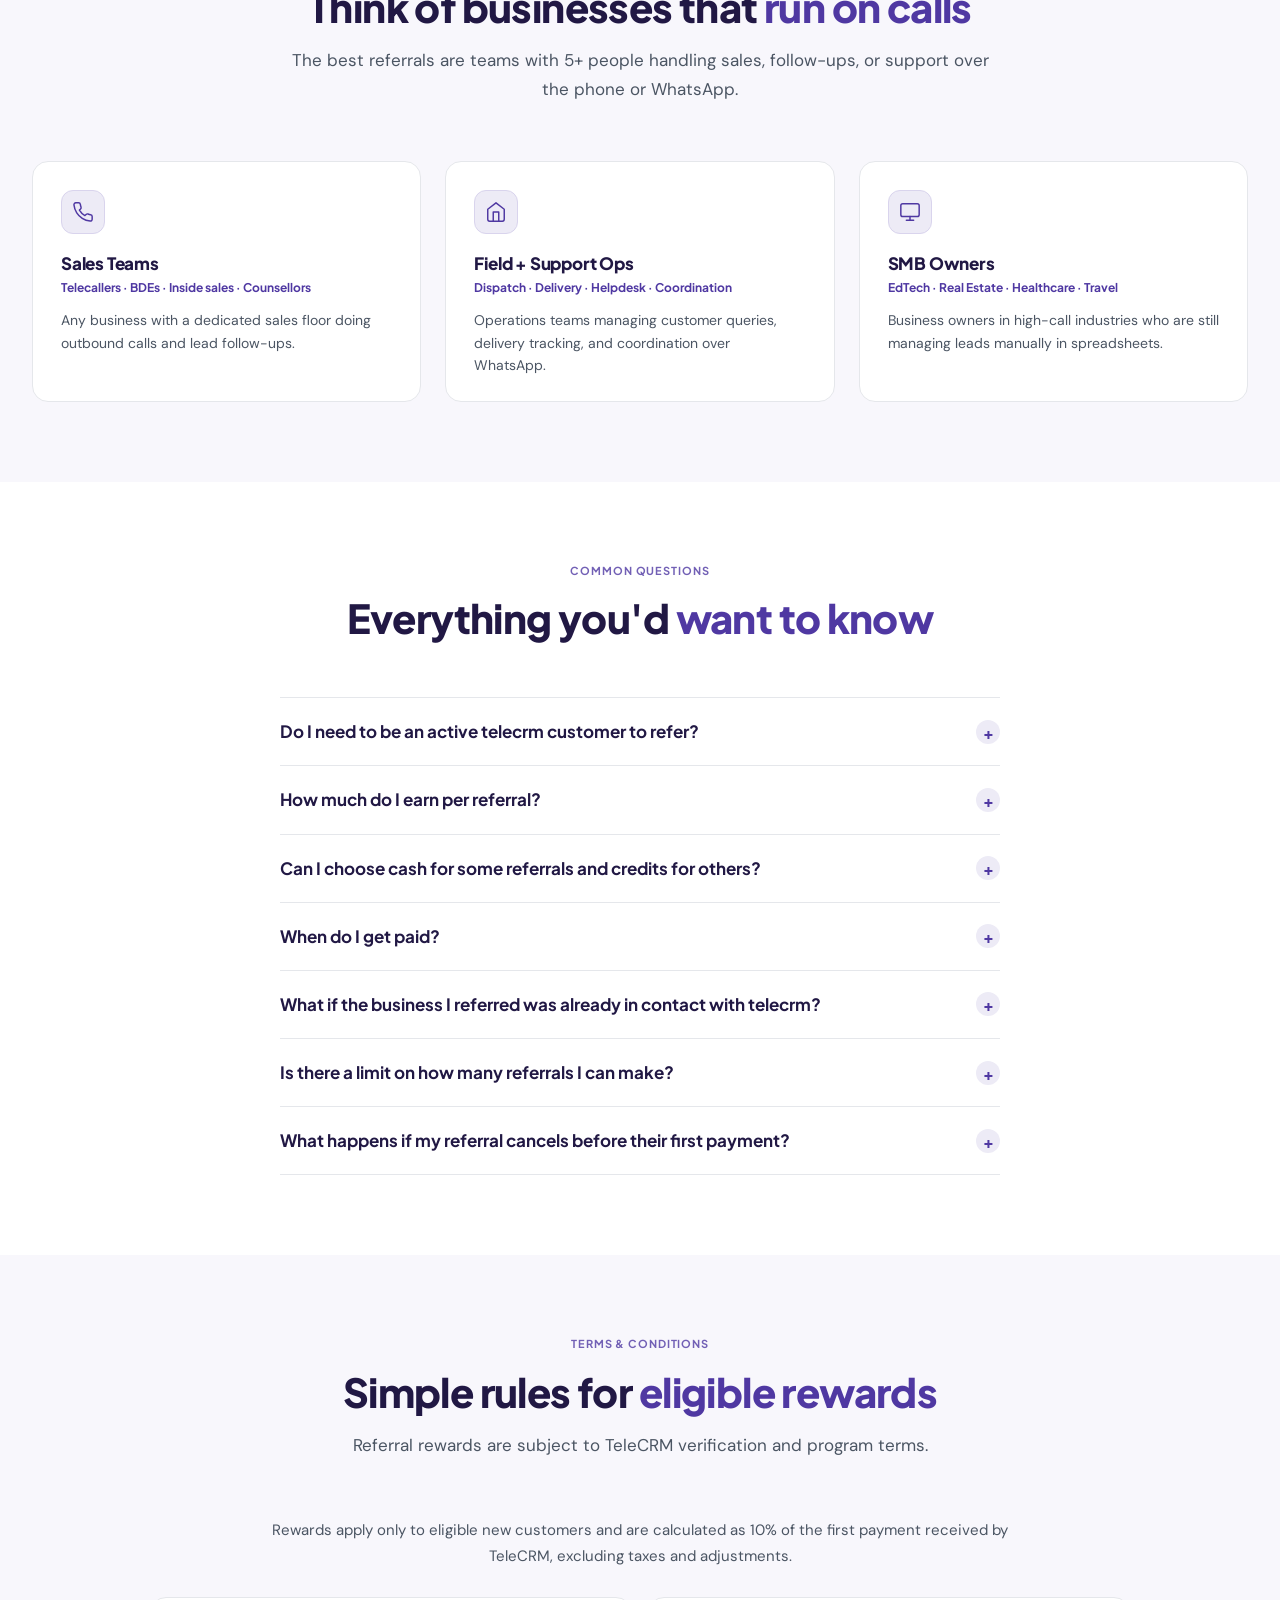
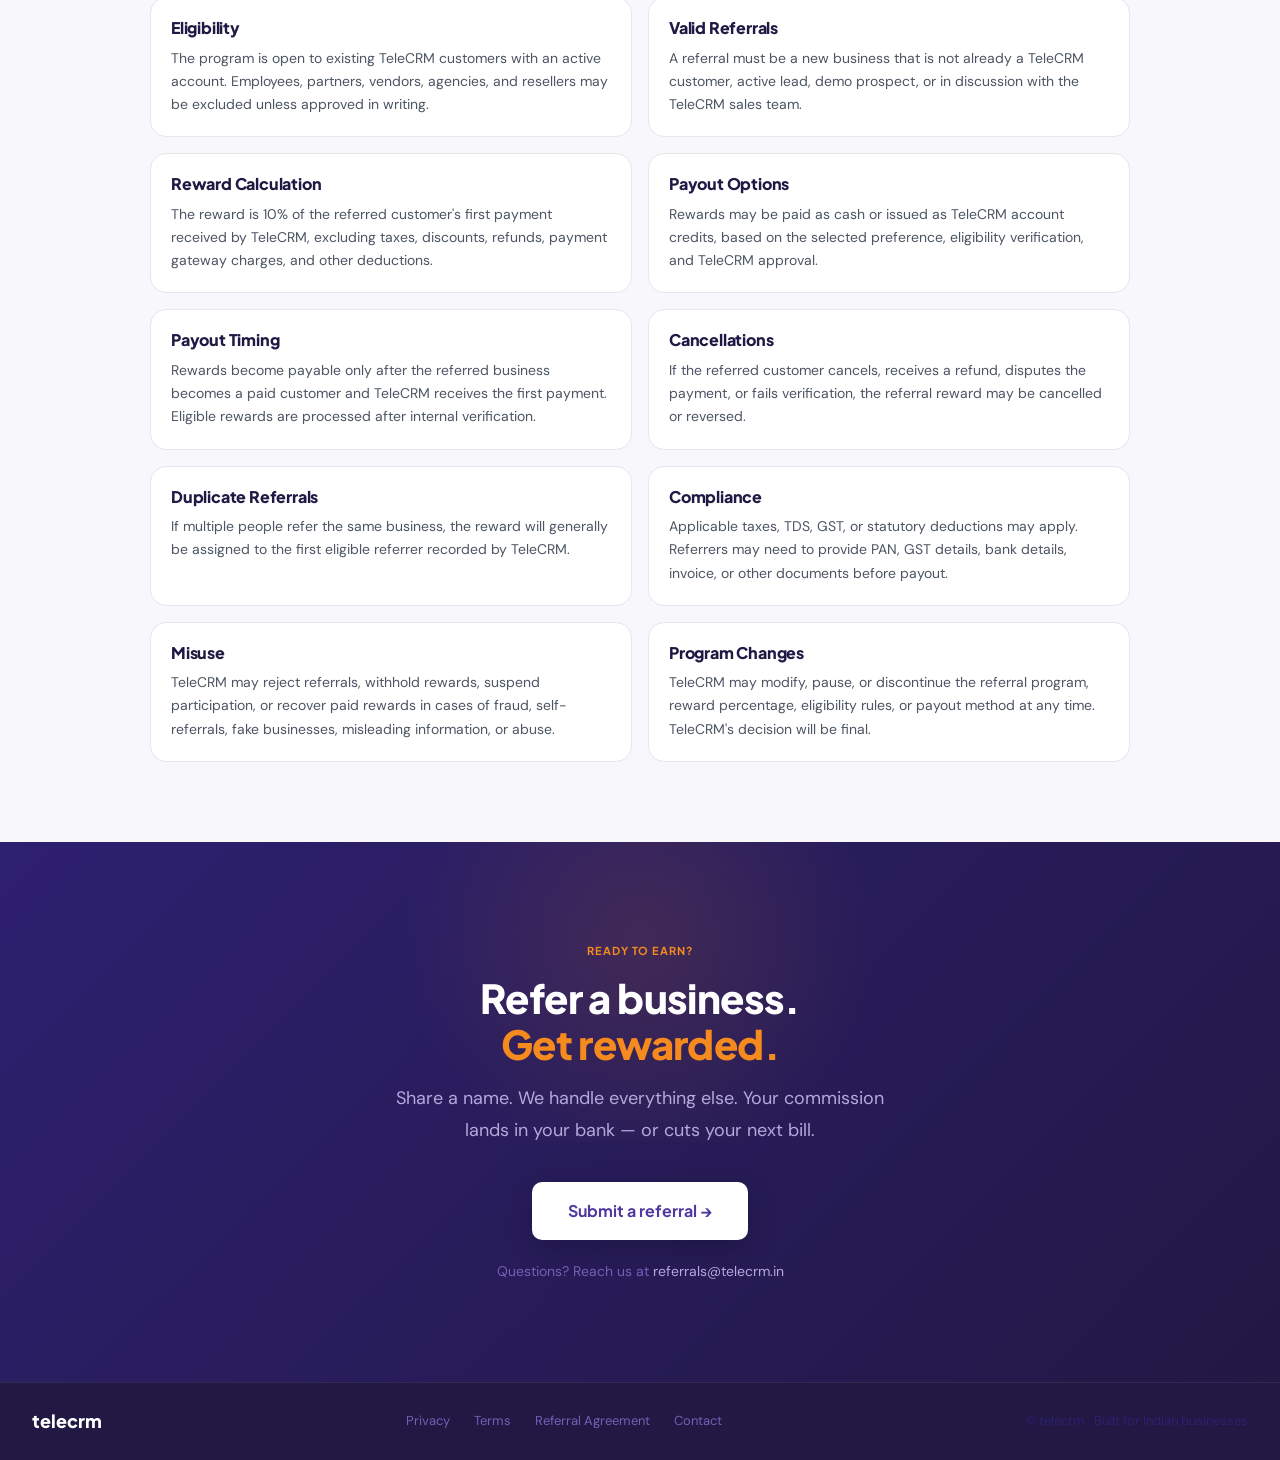
==== commit 86a9aa20: "Update index2 referral form controls" ====
--- a/index2.html
+++ b/index2.html
@@ -233,6 +233,37 @@
   color: var(--v900);
   margin-bottom: 18px;
 }
+.form-stepper {
+  display: flex;
+  align-items: center;
+  gap: 10px;
+  margin-bottom: 22px;
+}
+.form-stepper__circle {
+  display: grid;
+  width: 34px;
+  height: 34px;
+  place-items: center;
+  border: 1.5px solid var(--v200);
+  border-radius: 50%;
+  background: #fff;
+  color: var(--v500);
+  font-family: var(--font-head);
+  font-weight: 900;
+  font-size: 14px;
+}
+.form-stepper__line {
+  flex: 1;
+  height: 2px;
+  border-radius: 999px;
+  background: var(--v100);
+}
+.hero-referral-form[data-current-step="1"] .form-stepper__circle[data-step-indicator="1"],
+.hero-referral-form[data-current-step="2"] .form-stepper__circle[data-step-indicator="2"] {
+  border-color: var(--v500);
+  background: var(--v500);
+  color: #fff;
+}
 .hero-referral-form fieldset {
   border: 0;
   margin: 0;
@@ -283,6 +314,11 @@
   border: 1.5px solid var(--border);
   border-radius: var(--radius-btn);
   padding: 11px 12px;
+  transition: background .15s ease, border-color .15s ease;
+}
+.radio-group label:has(input:checked) {
+  border-color: var(--v200);
+  background: var(--v50);
 }
 .radio-group label span {
   margin: 0;
@@ -656,7 +692,7 @@
       <a href="#faq">FAQ</a>
     </div>
     <div class="nav__cta">
-      <a href="https://telecrm.in/demo-form-affiliate" class="btn-primary">Refer now →</a>
+      <a href="#referral-form" class="btn-primary">Refer now →</a>
     </div>
   </div>
 </nav>
@@ -671,7 +707,7 @@
       <h1>Love telecrm?<br><em>Get paid to say so.</em></h1>
       <p class="lead">Introduce any business to telecrm and earn 10% of their first payment — as cash in your bank or credits on your account. One referral. Your choice.</p>
       <div class="ctas">
-        <a href="https://telecrm.in/demo-form-affiliate" class="btn-primary">Refer a business →</a>
+        <a href="#referral-form" class="btn-primary">Refer a business →</a>
         <a href="#how" class="btn-ghost">See how it works</a>
       </div>
       <div class="hero__trust">
@@ -684,9 +720,15 @@
     </div>
 
     <div class="hero__visual">
-      <form class="hero-referral-form" data-index2-referral-form>
+      <form class="hero-referral-form" id="referral-form" data-current-step="1" data-index2-referral-form>
+        <div class="form-stepper" aria-label="Referral form progress">
+          <span class="form-stepper__circle" data-step-indicator="1">1</span>
+          <span class="form-stepper__line"></span>
+          <span class="form-stepper__circle" data-step-indicator="2">2</span>
+        </div>
+
         <fieldset class="form-step active" data-form-step="1">
-          <legend>Your Details</legend>
+          <legend>Referral Form</legend>
 
           <div class="reward-choice">
             <div class="reward-choice__label">Preferred Reward</div>
@@ -1068,7 +1110,7 @@
   <div class="eyebrow">Ready to earn?</div>
   <h2>Refer a business.<br><em>Get rewarded.</em></h2>
   <p>Share a name. We handle everything else. Your commission lands in your bank — or cuts your next bill.</p>
-  <a href="https://telecrm.in/demo-form-affiliate" class="btn-cta-white">
+  <a href="#referral-form" class="btn-cta-white">
     Submit a referral →
   </a>
   <div class="final-cta__contact">
@@ -1103,6 +1145,7 @@
 
   function showStep(step) {
     const isFirstStep = step === 1;
+    form.dataset.currentStep = String(step);
     stepOne.classList.toggle('active', isFirstStep);
     stepTwo.classList.toggle('active', !isFirstStep);
     stepOne.querySelectorAll('input').forEach(field => { field.disabled = !isFirstStep; });
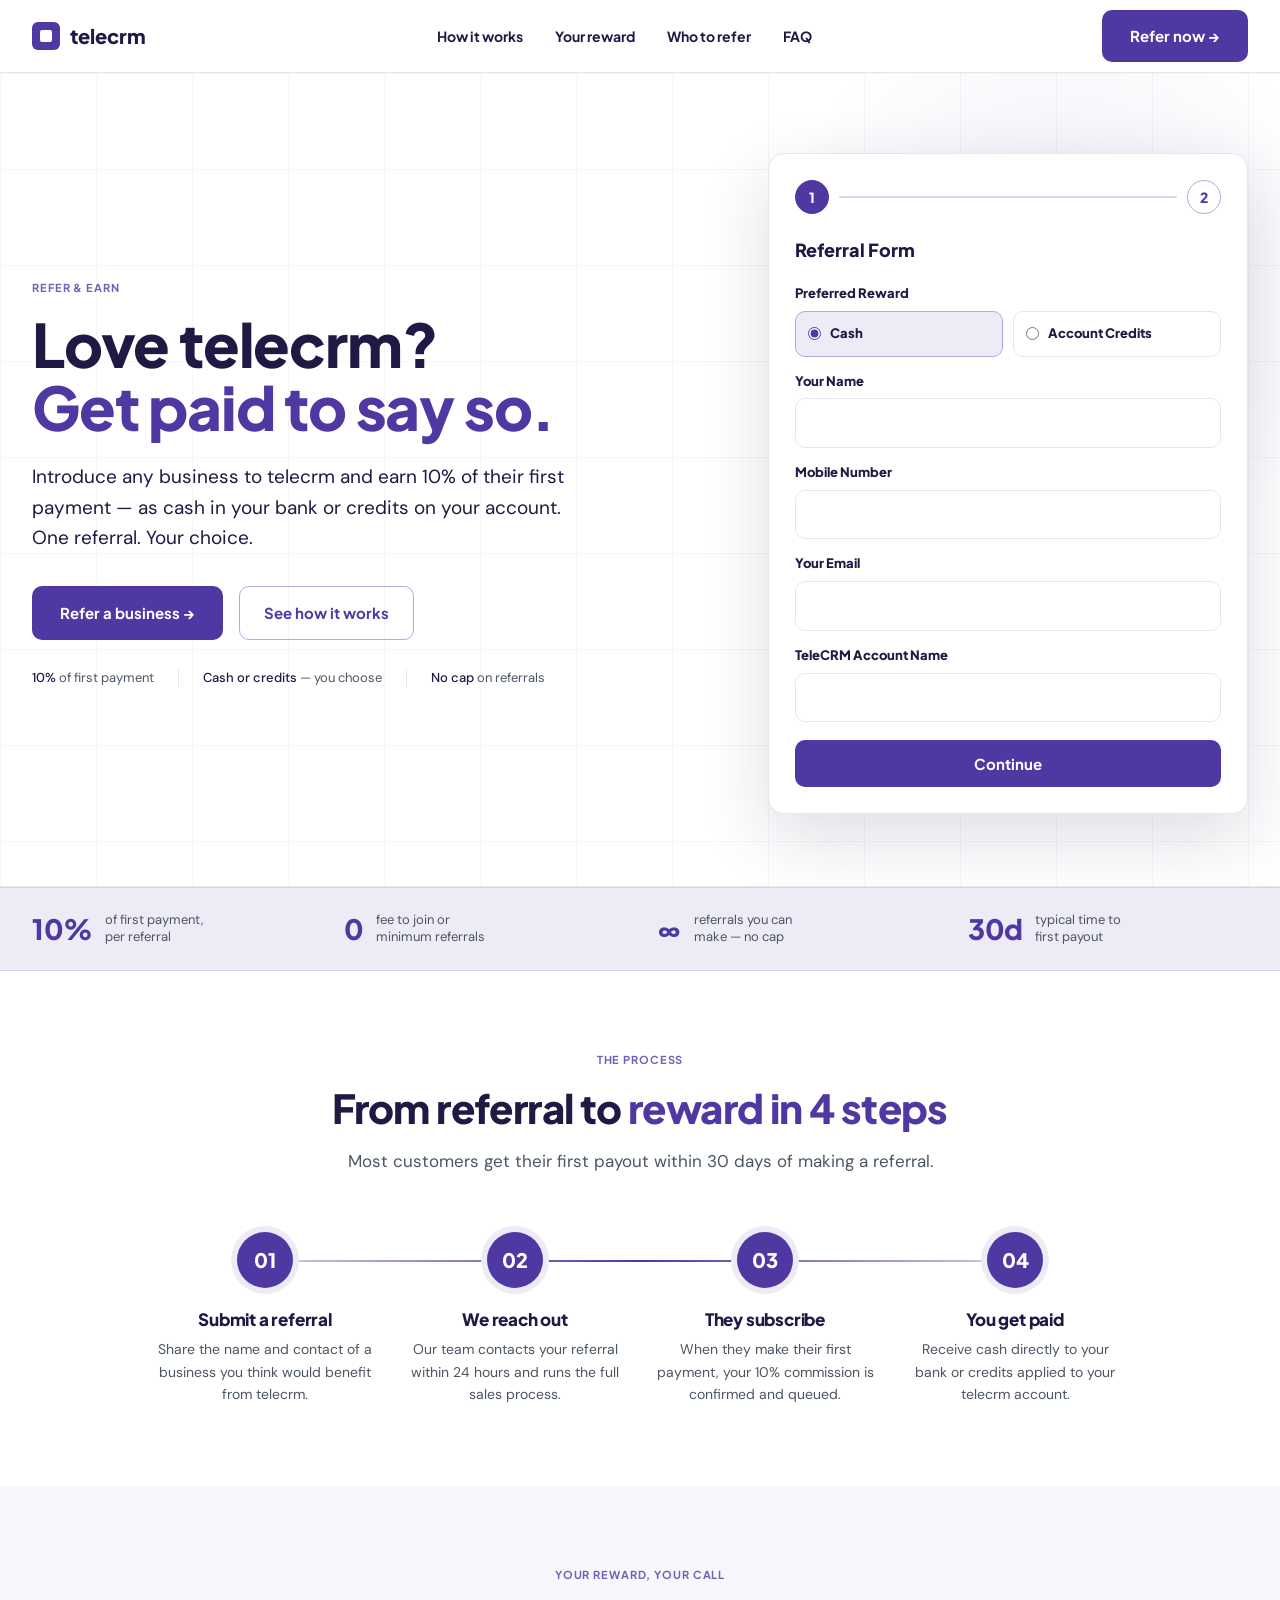
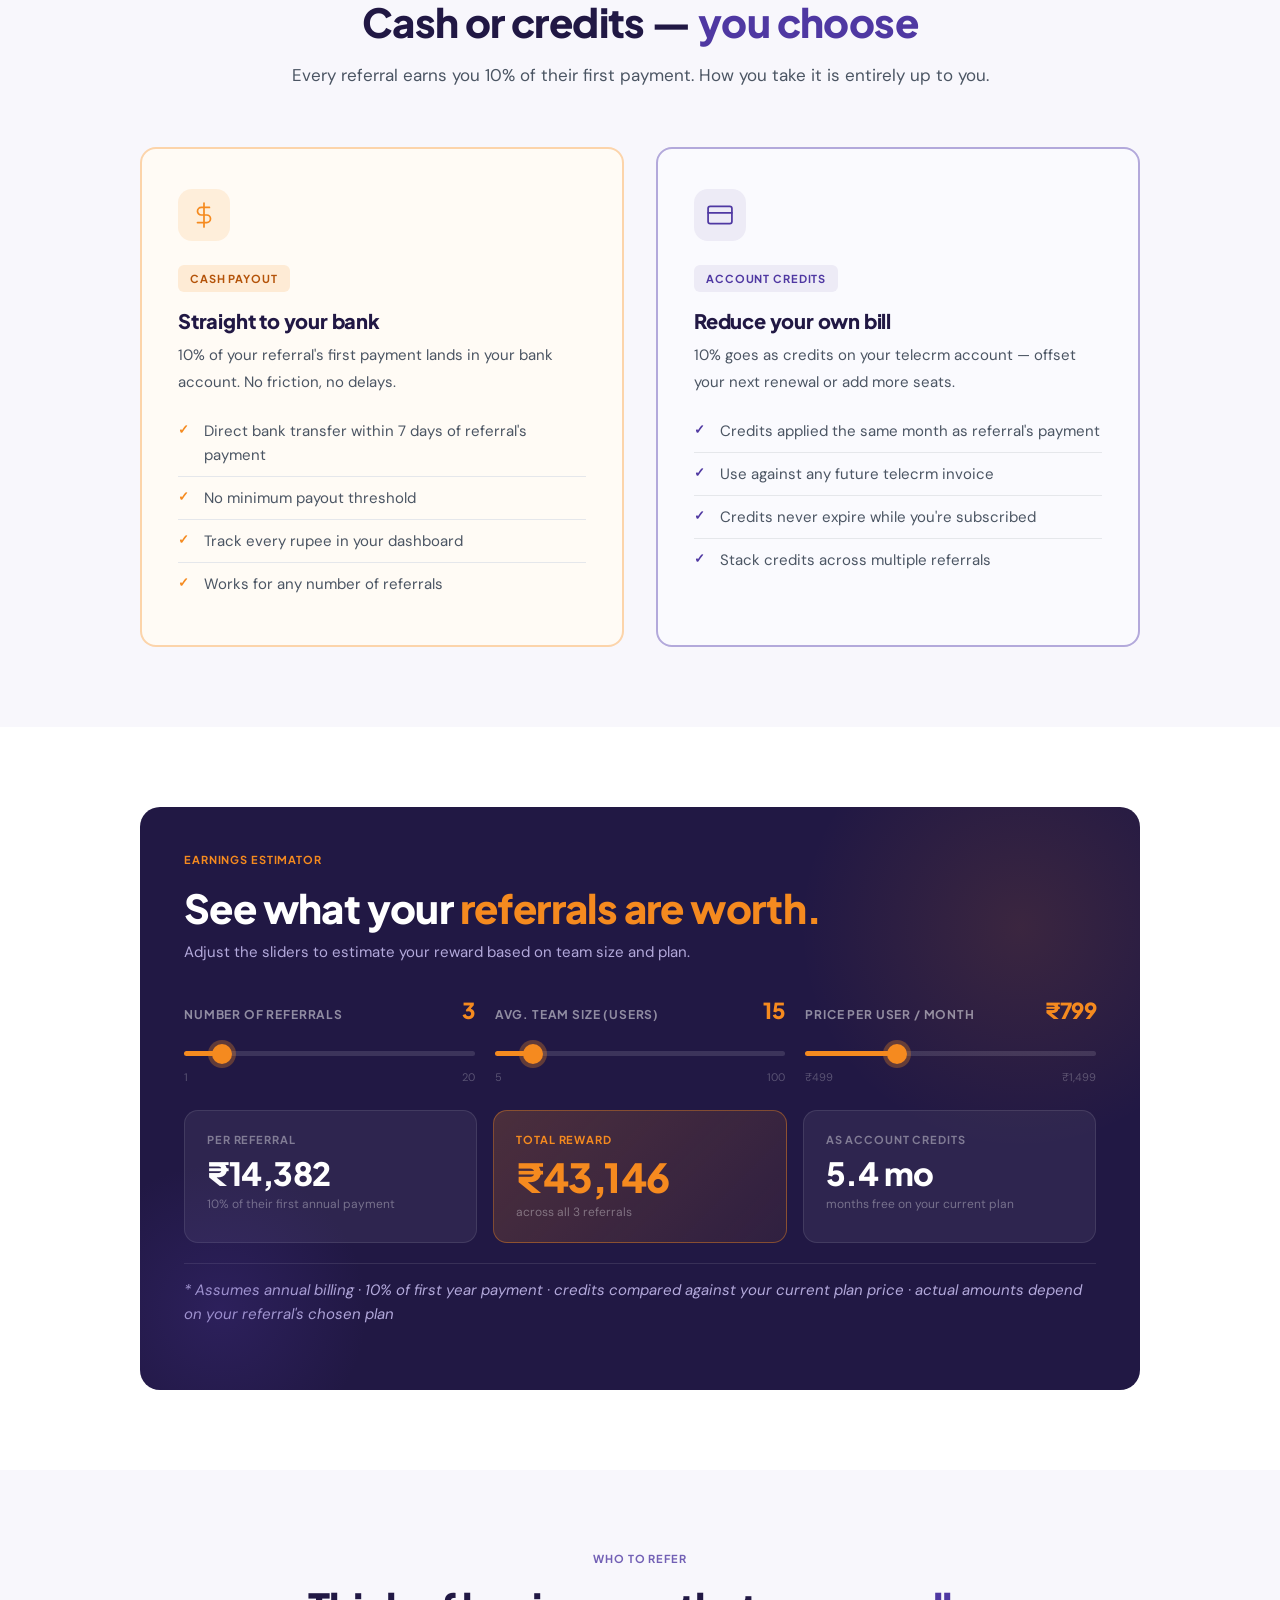
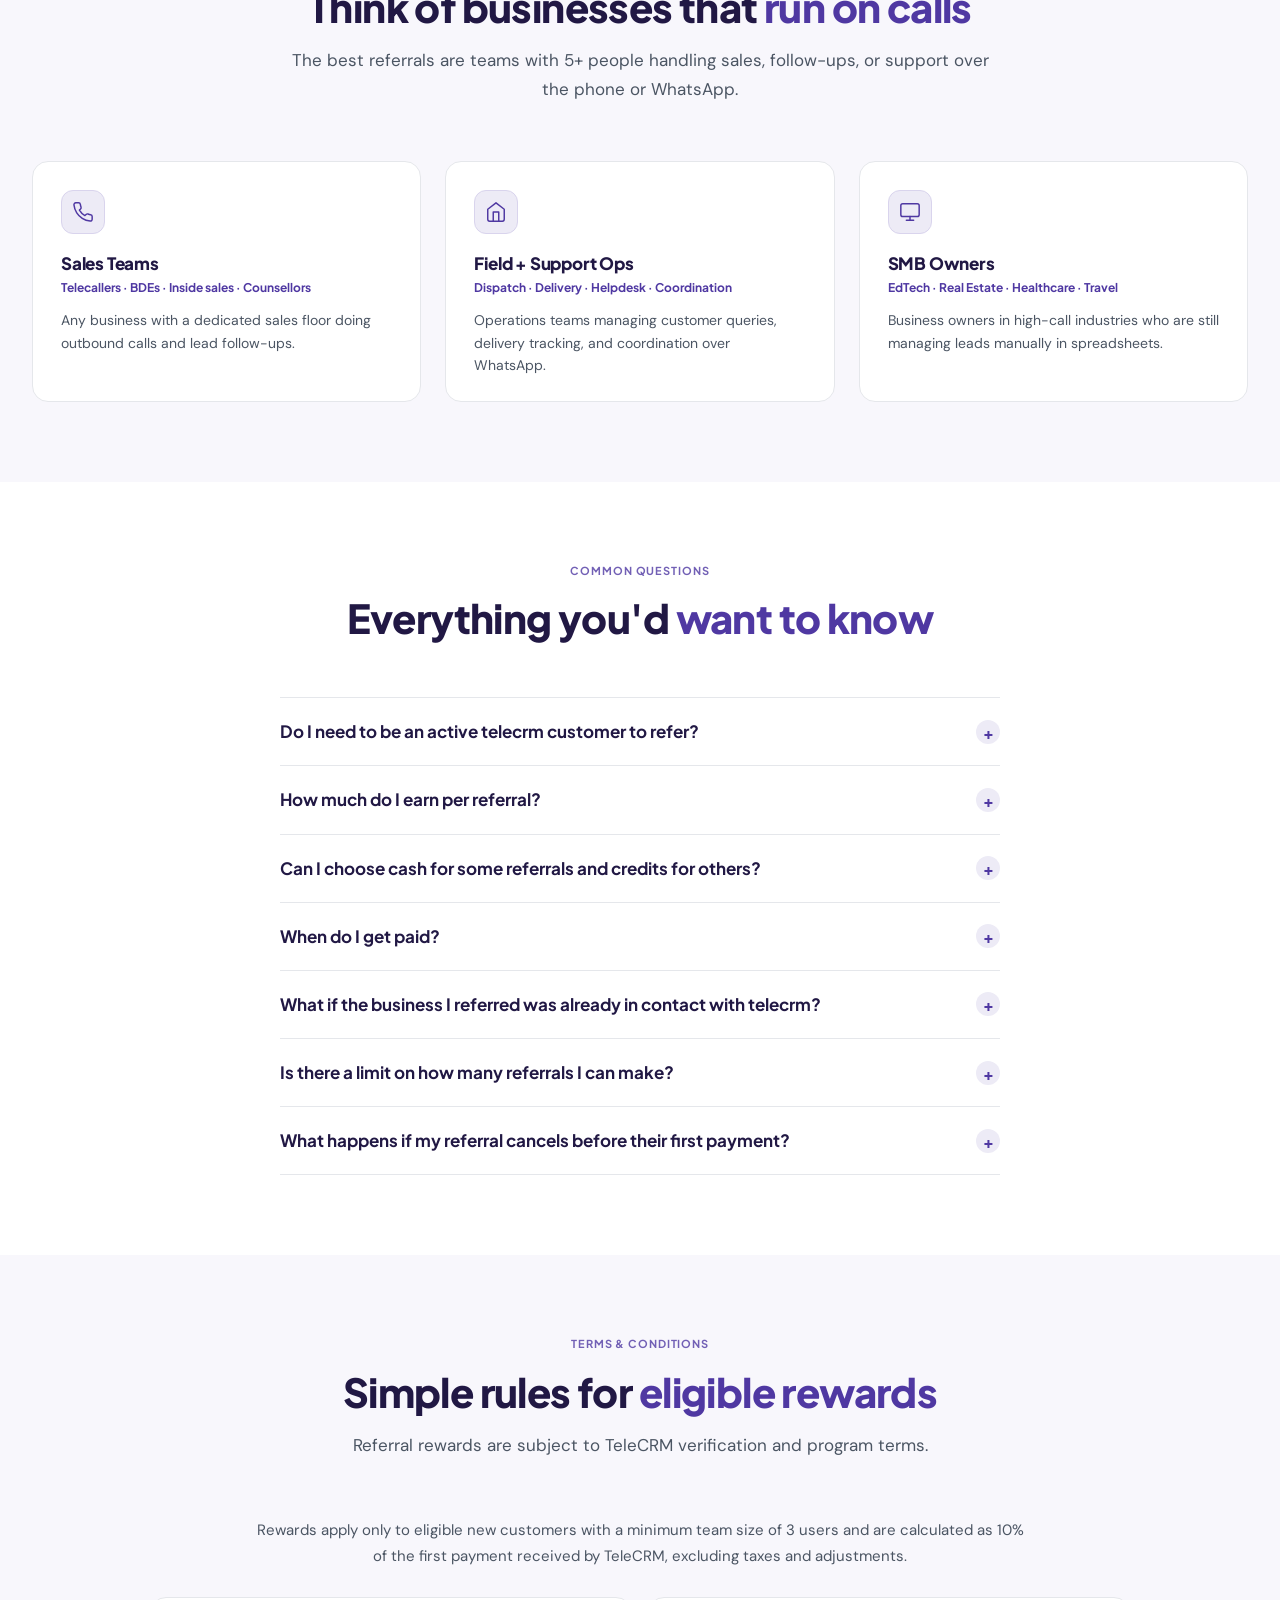
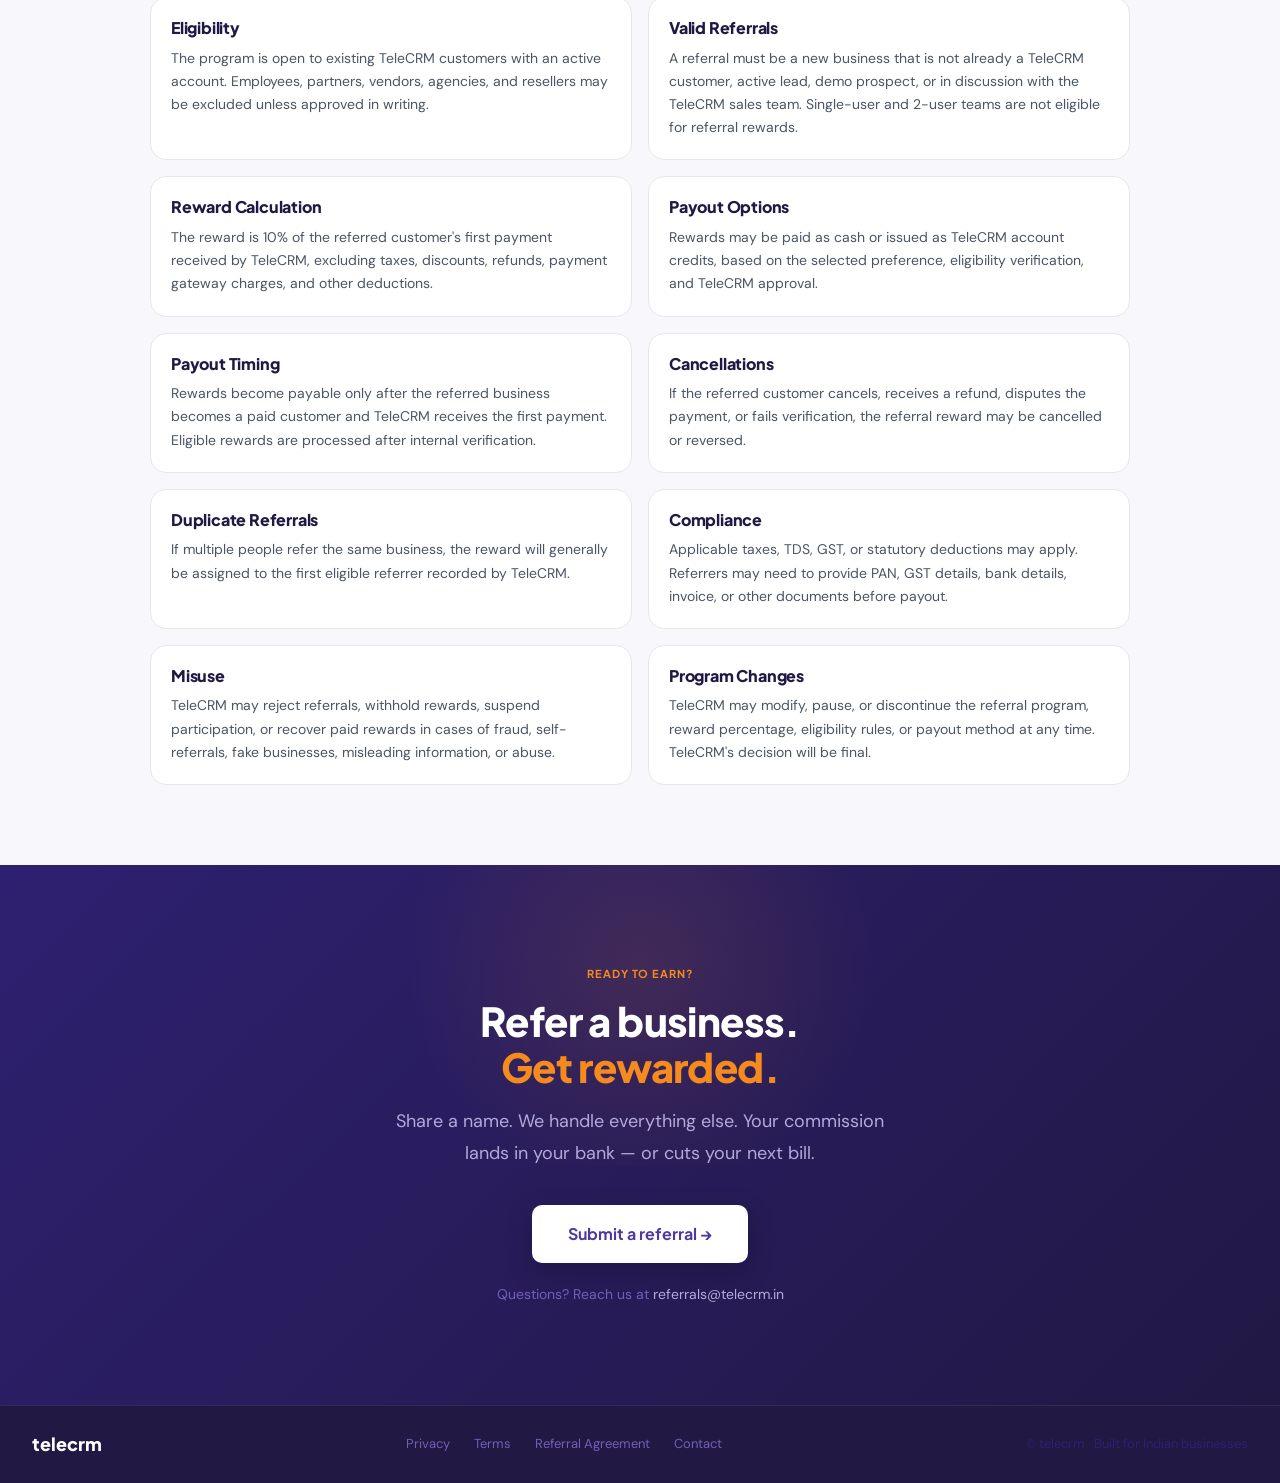
==== commit c2e9863d: "Add minimum referral team size rule" ====
--- a/index2.html
+++ b/index2.html
@@ -1058,7 +1058,7 @@
       <p>Referral rewards are subject to TeleCRM verification and program terms.</p>
     </div>
 
-    <p class="terms-intro">Rewards apply only to eligible new customers and are calculated as 10% of the first payment received by TeleCRM, excluding taxes and adjustments.</p>
+    <p class="terms-intro">Rewards apply only to eligible new customers with a minimum team size of 3 users and are calculated as 10% of the first payment received by TeleCRM, excluding taxes and adjustments.</p>
 
     <div class="terms-grid">
       <div class="terms-card">
@@ -1067,7 +1067,7 @@
       </div>
       <div class="terms-card">
         <h3>Valid Referrals</h3>
-        <p>A referral must be a new business that is not already a TeleCRM customer, active lead, demo prospect, or in discussion with the TeleCRM sales team.</p>
+        <p>A referral must be a new business that is not already a TeleCRM customer, active lead, demo prospect, or in discussion with the TeleCRM sales team. Single-user and 2-user teams are not eligible for referral rewards.</p>
       </div>
       <div class="terms-card">
         <h3>Reward Calculation</h3>
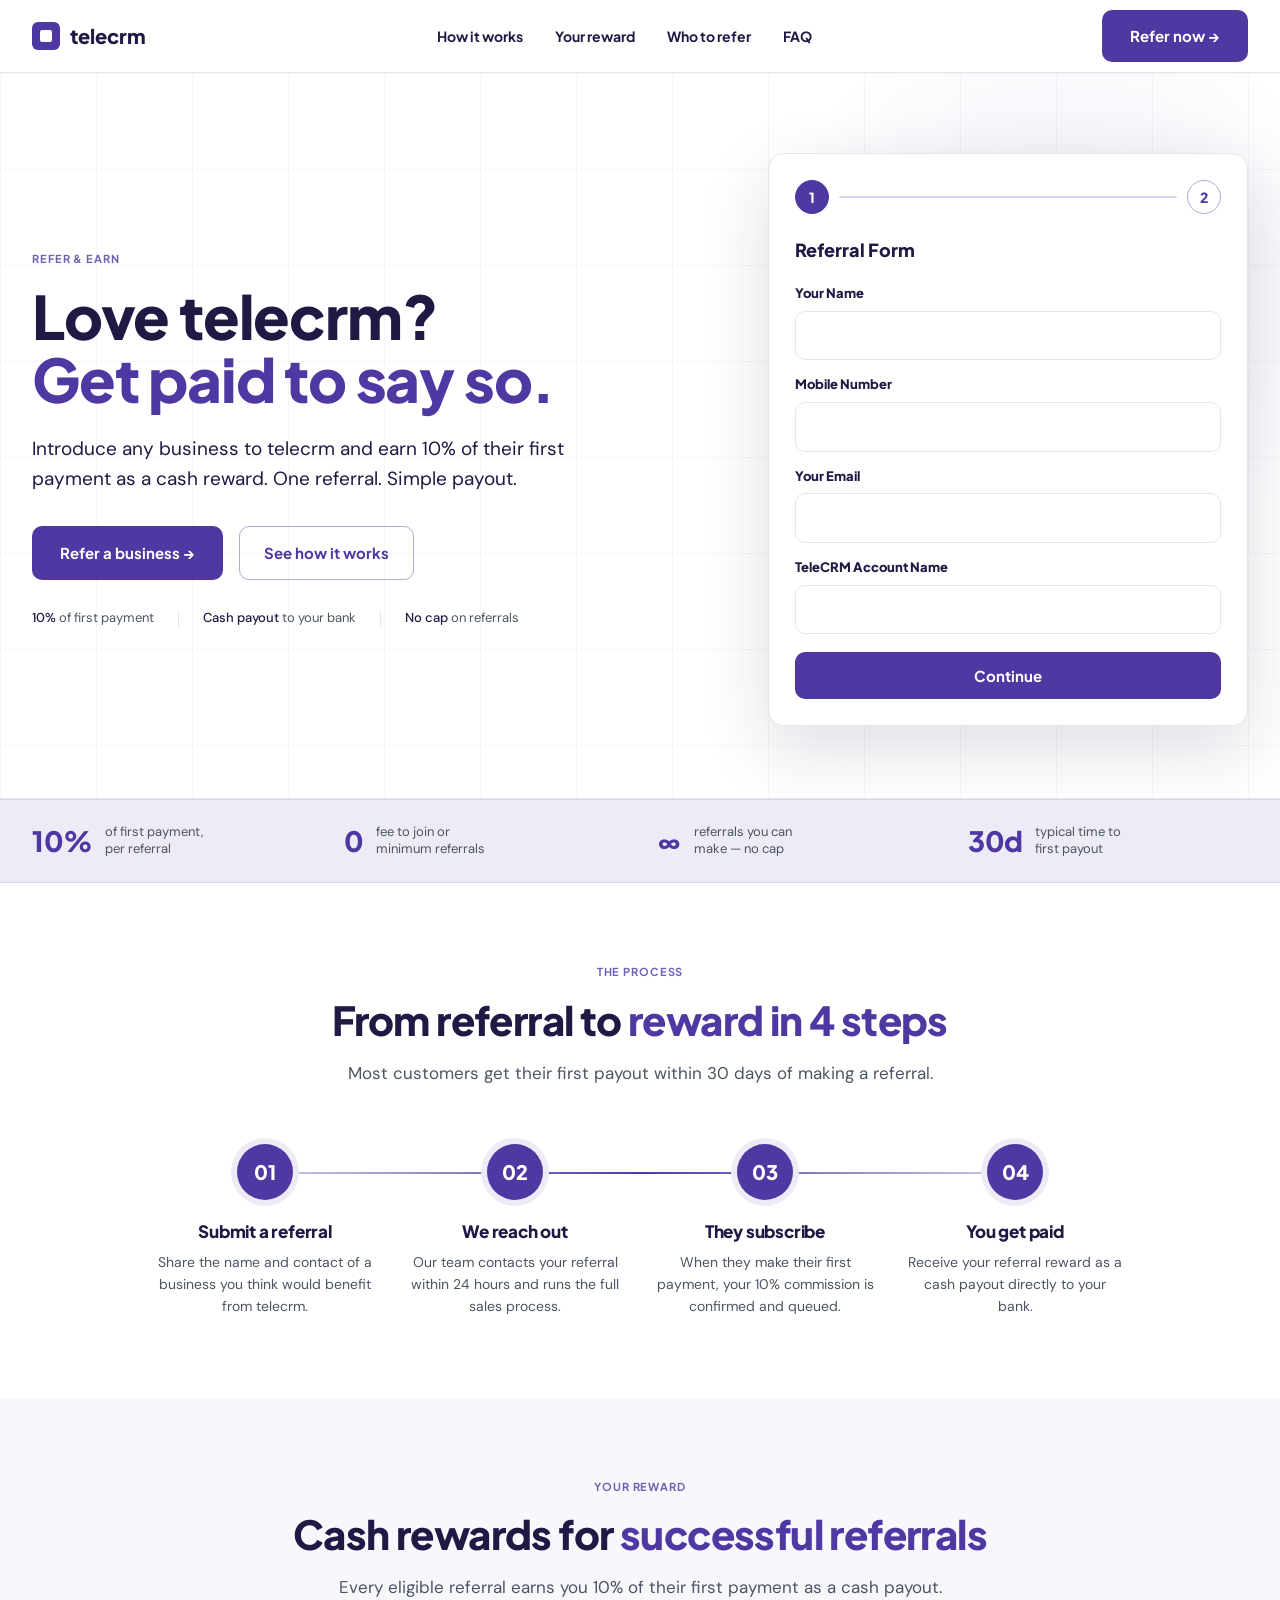
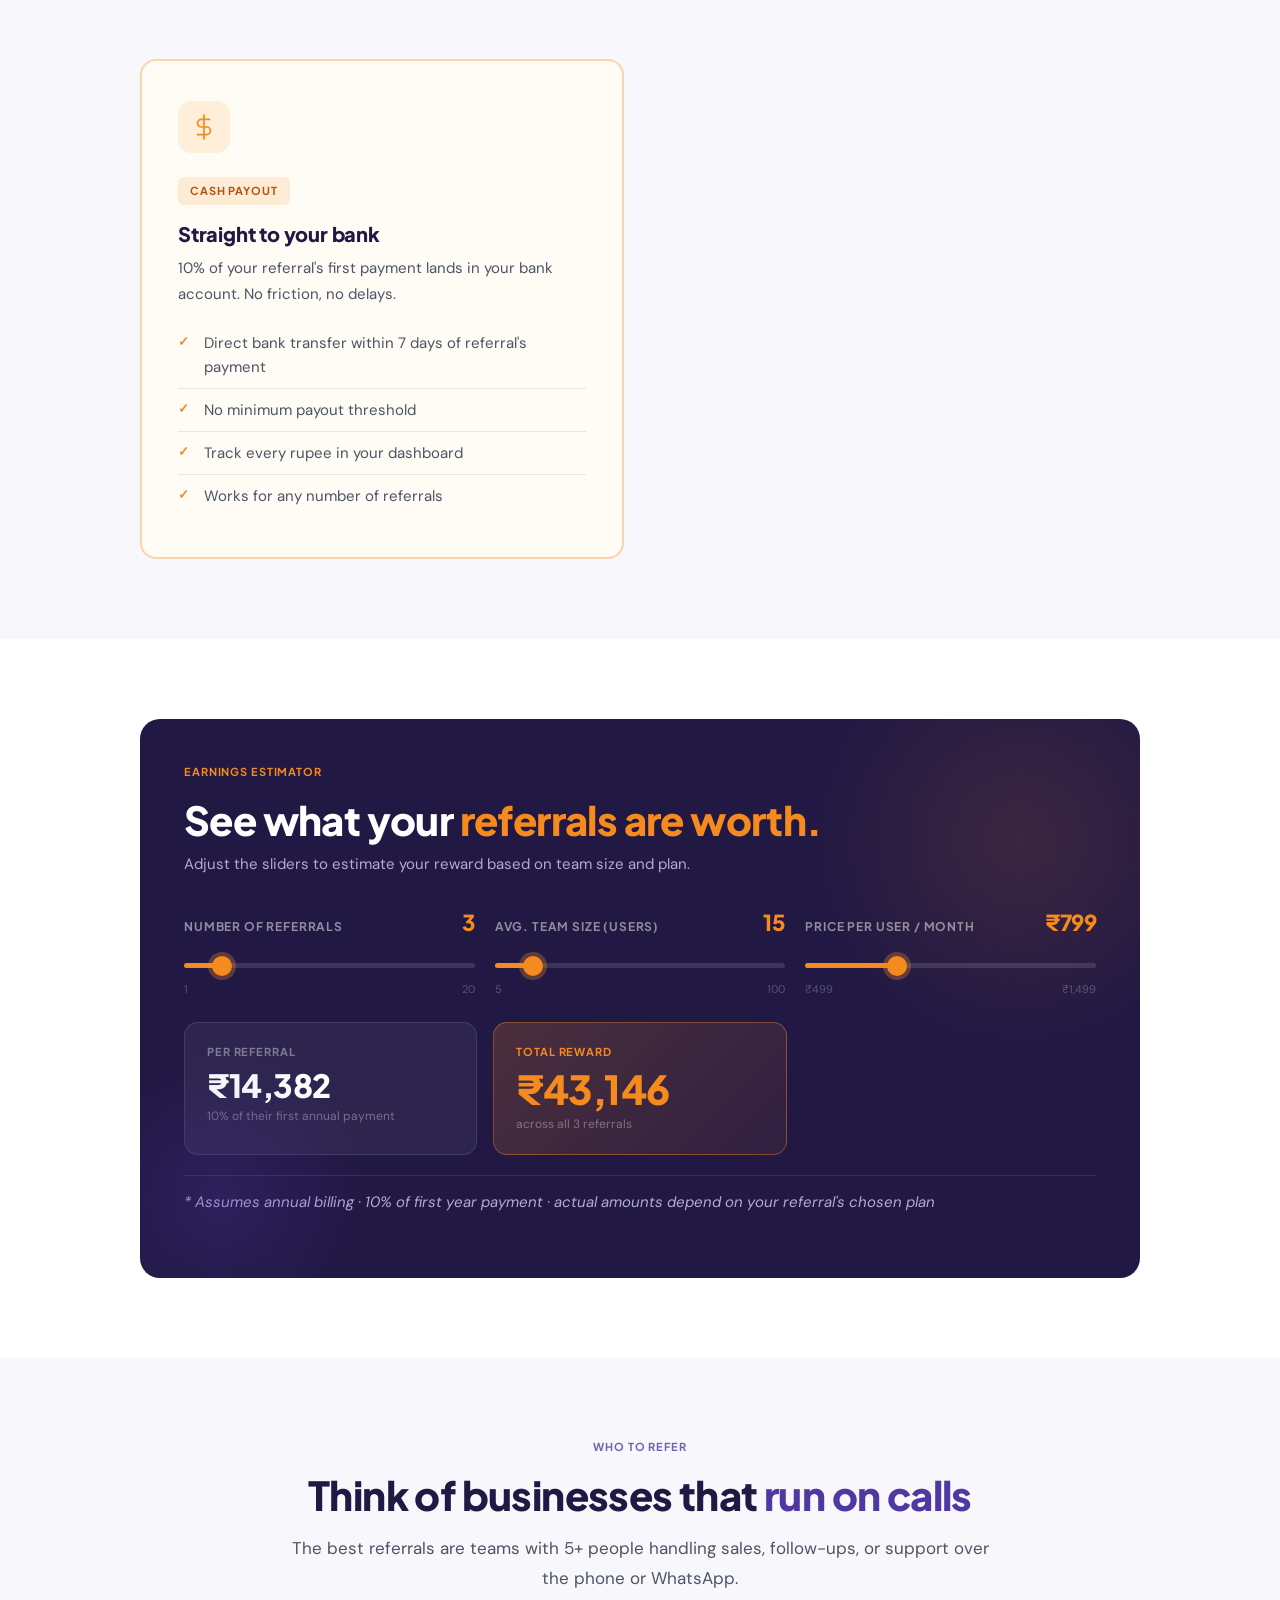
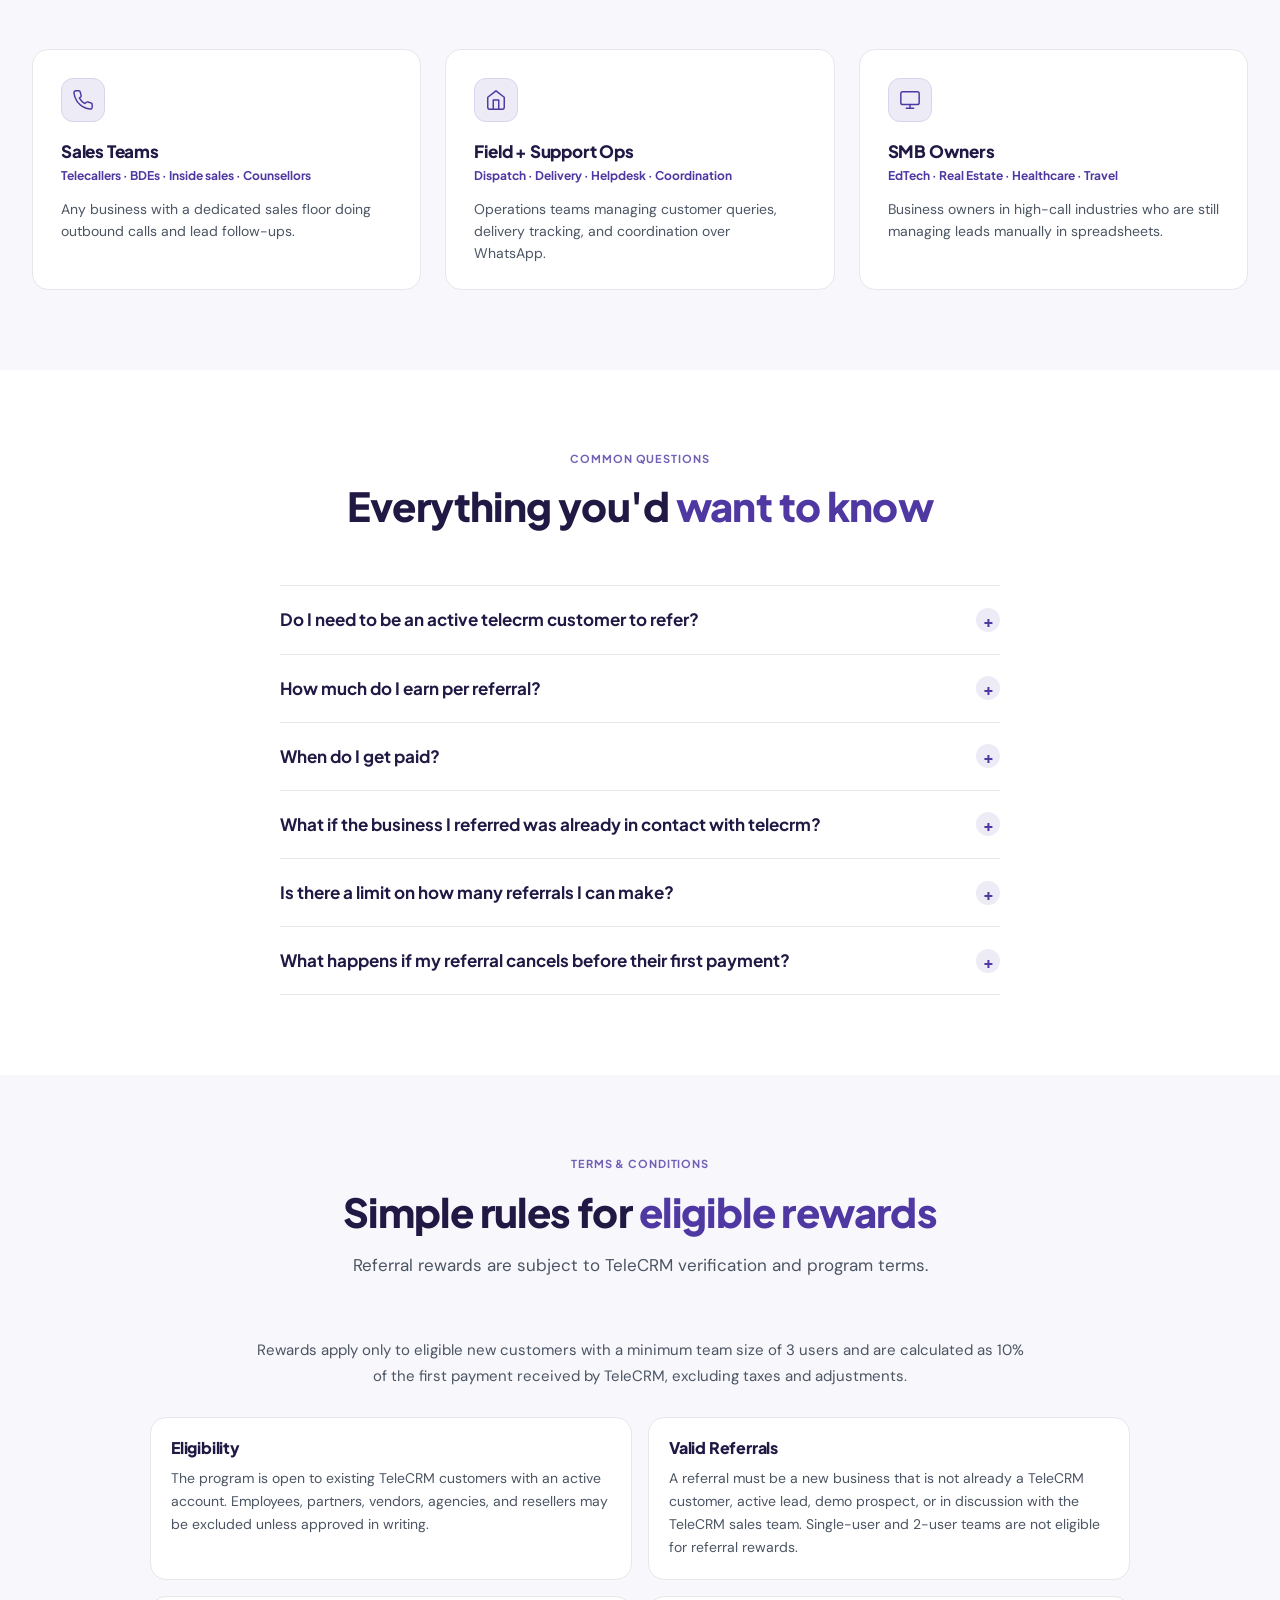
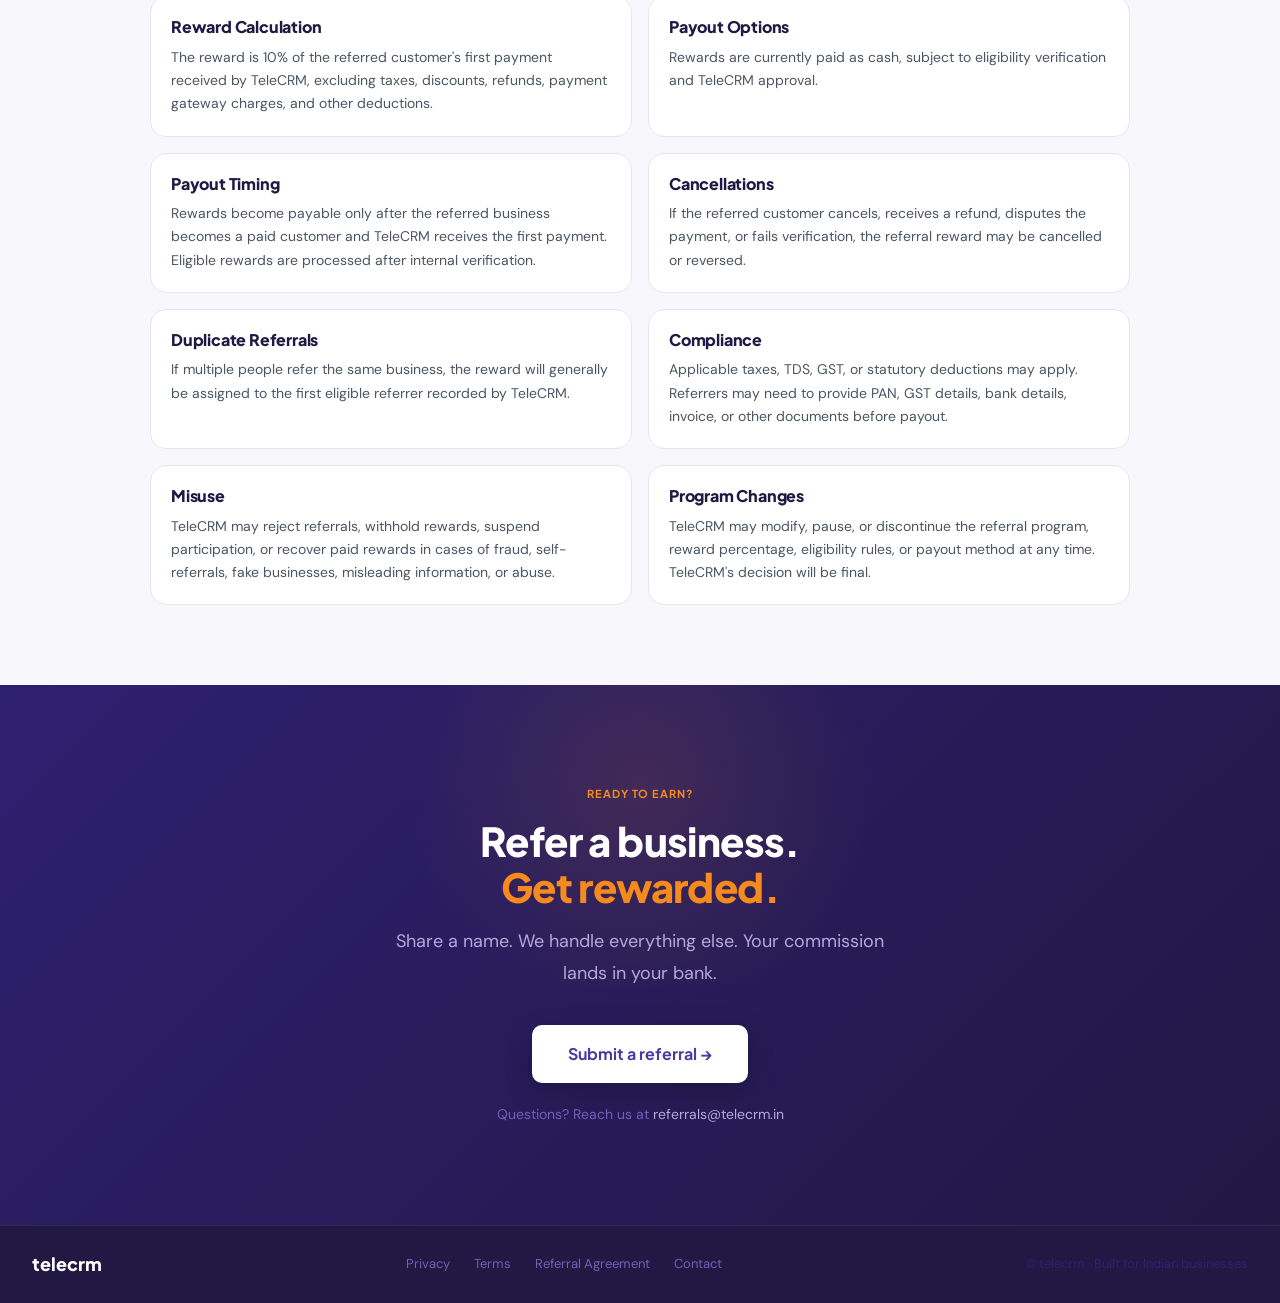
==== commit 43ae05e0: "Hide account credits from index2" ====
--- a/index2.html
+++ b/index2.html
@@ -4,7 +4,7 @@
 <meta charset="UTF-8">
 <meta name="viewport" content="width=device-width, initial-scale=1.0">
 <title>telecrm Refer & Earn — Get 10% when your referral subscribes</title>
-<meta name="description" content="Already using telecrm? Refer a business and earn 10% of their first payment — as cash or account credits. Your choice.">
+<meta name="description" content="Already using telecrm? Refer a business and earn 10% of their first payment as a cash reward.">
 
 <link rel="preconnect" href="https://fonts.googleapis.com">
 <link rel="preconnect" href="https://fonts.gstatic.com" crossorigin>
@@ -705,7 +705,7 @@
     <div class="hero__copy">
       <div class="eyebrow">Refer &amp; Earn</div>
       <h1>Love telecrm?<br><em>Get paid to say so.</em></h1>
-      <p class="lead">Introduce any business to telecrm and earn 10% of their first payment — as cash in your bank or credits on your account. One referral. Your choice.</p>
+      <p class="lead">Introduce any business to telecrm and earn 10% of their first payment as a cash reward. One referral. Simple payout.</p>
       <div class="ctas">
         <a href="#referral-form" class="btn-primary">Refer a business →</a>
         <a href="#how" class="btn-ghost">See how it works</a>
@@ -713,7 +713,7 @@
       <div class="hero__trust">
         <span><strong>10%</strong> of first payment</span>
         <div class="hero__trust-divider"></div>
-        <span><strong>Cash or credits</strong> — you choose</span>
+        <span><strong>Cash payout</strong> to your bank</span>
         <div class="hero__trust-divider"></div>
         <span><strong>No cap</strong> on referrals</span>
       </div>
@@ -730,6 +730,7 @@
         <fieldset class="form-step active" data-form-step="1">
           <legend>Referral Form</legend>
 
+          <!-- Preferred reward option retained for future use.
           <div class="reward-choice">
             <div class="reward-choice__label">Preferred Reward</div>
             <div class="radio-group">
@@ -743,6 +744,7 @@
               </label>
             </div>
           </div>
+          -->
 
           <div class="form-grid">
             <label>
@@ -863,7 +865,7 @@
         <div class="step__num">04</div>
         <div>
           <h3>You get paid</h3>
-          <p>Receive cash directly to your bank or credits applied to your telecrm account.</p>
+          <p>Receive your referral reward as a cash payout directly to your bank.</p>
         </div>
       </div>
     </div>
@@ -874,9 +876,9 @@
 <section id="rewards" class="alt">
   <div class="inner">
     <div class="section-head">
-      <span class="eyebrow">Your reward, your call</span>
-      <h2>Cash or credits — <em>you choose</em></h2>
-      <p>Every referral earns you 10% of their first payment. How you take it is entirely up to you.</p>
+      <span class="eyebrow">Your reward</span>
+      <h2>Cash rewards for <em>successful referrals</em></h2>
+      <p>Every eligible referral earns you 10% of their first payment as a cash payout.</p>
     </div>
 
     <div class="reward-options">
@@ -895,6 +897,7 @@
         </ul>
       </div>
 
+      <!-- Account credits reward option retained for future use.
       <div class="reward-option reward-option--credits">
         <div class="reward-option__icon">
           <svg width="26" height="26" viewBox="0 0 24 24" fill="none" stroke="#4F38A2" stroke-width="1.6" stroke-linecap="round" stroke-linejoin="round"><rect x="1" y="4" width="22" height="16" rx="2" ry="2"/><line x1="1" y1="10" x2="23" y2="10"/></svg>
@@ -909,6 +912,7 @@
           <li>Stack credits across multiple referrals</li>
         </ul>
       </div>
+      -->
     </div>
   </div>
 </section>
@@ -950,14 +954,16 @@
           <div class="calc-result-card__value" id="totalReward">—</div>
           <div class="calc-result-card__sub">across all <span id="refLabel">3</span> referrals</div>
         </div>
+        <!-- Account credits calculator card retained for future use.
         <div class="calc-result-card">
           <div class="calc-result-card__label">As account credits</div>
           <div class="calc-result-card__value" id="creditsVal">—</div>
           <div class="calc-result-card__sub">months free on your current plan</div>
         </div>
-      </div>
-
-      <p class="calc-footnote">* Assumes annual billing · 10% of first year payment · credits compared against your current plan price · actual amounts depend on your referral's chosen plan</p>
+        -->
+      </div>
+
+      <p class="calc-footnote">* Assumes annual billing · 10% of first year payment · actual amounts depend on your referral's chosen plan</p>
     </div>
   </div>
 </section>
@@ -1018,17 +1024,19 @@
 
       <details>
         <summary>How much do I earn per referral?</summary>
-        <p>You earn 10% of your referral's first payment. So if they sign up 10 users on the ₹799/user/month annual plan, their first payment is ₹95,880 — and you earn ₹9,588, either as cash or credits.</p>
+        <p>You earn 10% of your referral's first payment. So if they sign up 10 users on the ₹799/user/month annual plan, their first payment is ₹95,880 — and you earn ₹9,588 as a cash reward.</p>
       </details>
 
+      <!-- Account credits FAQ retained for future use.
       <details>
         <summary>Can I choose cash for some referrals and credits for others?</summary>
         <p>Yes. You choose your preferred reward type per referral at the time of submission. You don't have to pick one format for everything.</p>
       </details>
+      -->
 
       <details>
         <summary>When do I get paid?</summary>
-        <p>Cash is transferred within 7 business days of your referral's first payment clearing. Credits are applied to your account in the same billing cycle. There's no waiting period or minimum payout threshold.</p>
+        <p>Cash is transferred within 7 business days of your referral's first payment clearing. There's no waiting period or minimum payout threshold.</p>
       </details>
 
       <details>
@@ -1075,7 +1083,7 @@
       </div>
       <div class="terms-card">
         <h3>Payout Options</h3>
-        <p>Rewards may be paid as cash or issued as TeleCRM account credits, based on the selected preference, eligibility verification, and TeleCRM approval.</p>
+        <p>Rewards are currently paid as cash, subject to eligibility verification and TeleCRM approval.</p>
       </div>
       <div class="terms-card">
         <h3>Payout Timing</h3>
@@ -1109,7 +1117,7 @@
 <section id="apply" class="final-cta">
   <div class="eyebrow">Ready to earn?</div>
   <h2>Refer a business.<br><em>Get rewarded.</em></h2>
-  <p>Share a name. We handle everything else. Your commission lands in your bank — or cuts your next bill.</p>
+  <p>Share a name. We handle everything else. Your commission lands in your bank.</p>
   <a href="#referral-form" class="btn-cta-white">
     Submit a referral →
   </a>
@@ -1226,7 +1234,8 @@
 
     document.getElementById('perRef').textContent      = fmt(perRefReward);
     document.getElementById('totalReward').textContent = fmt(totalReward);
-    document.getElementById('creditsVal').textContent  = monthsFree + ' mo';
+    const creditsVal = document.getElementById('creditsVal');
+    if (creditsVal) creditsVal.textContent = monthsFree + ' mo';
   }
 
   [refCount, teamSize, planPrice].forEach(s => s.addEventListener('input', recompute));
